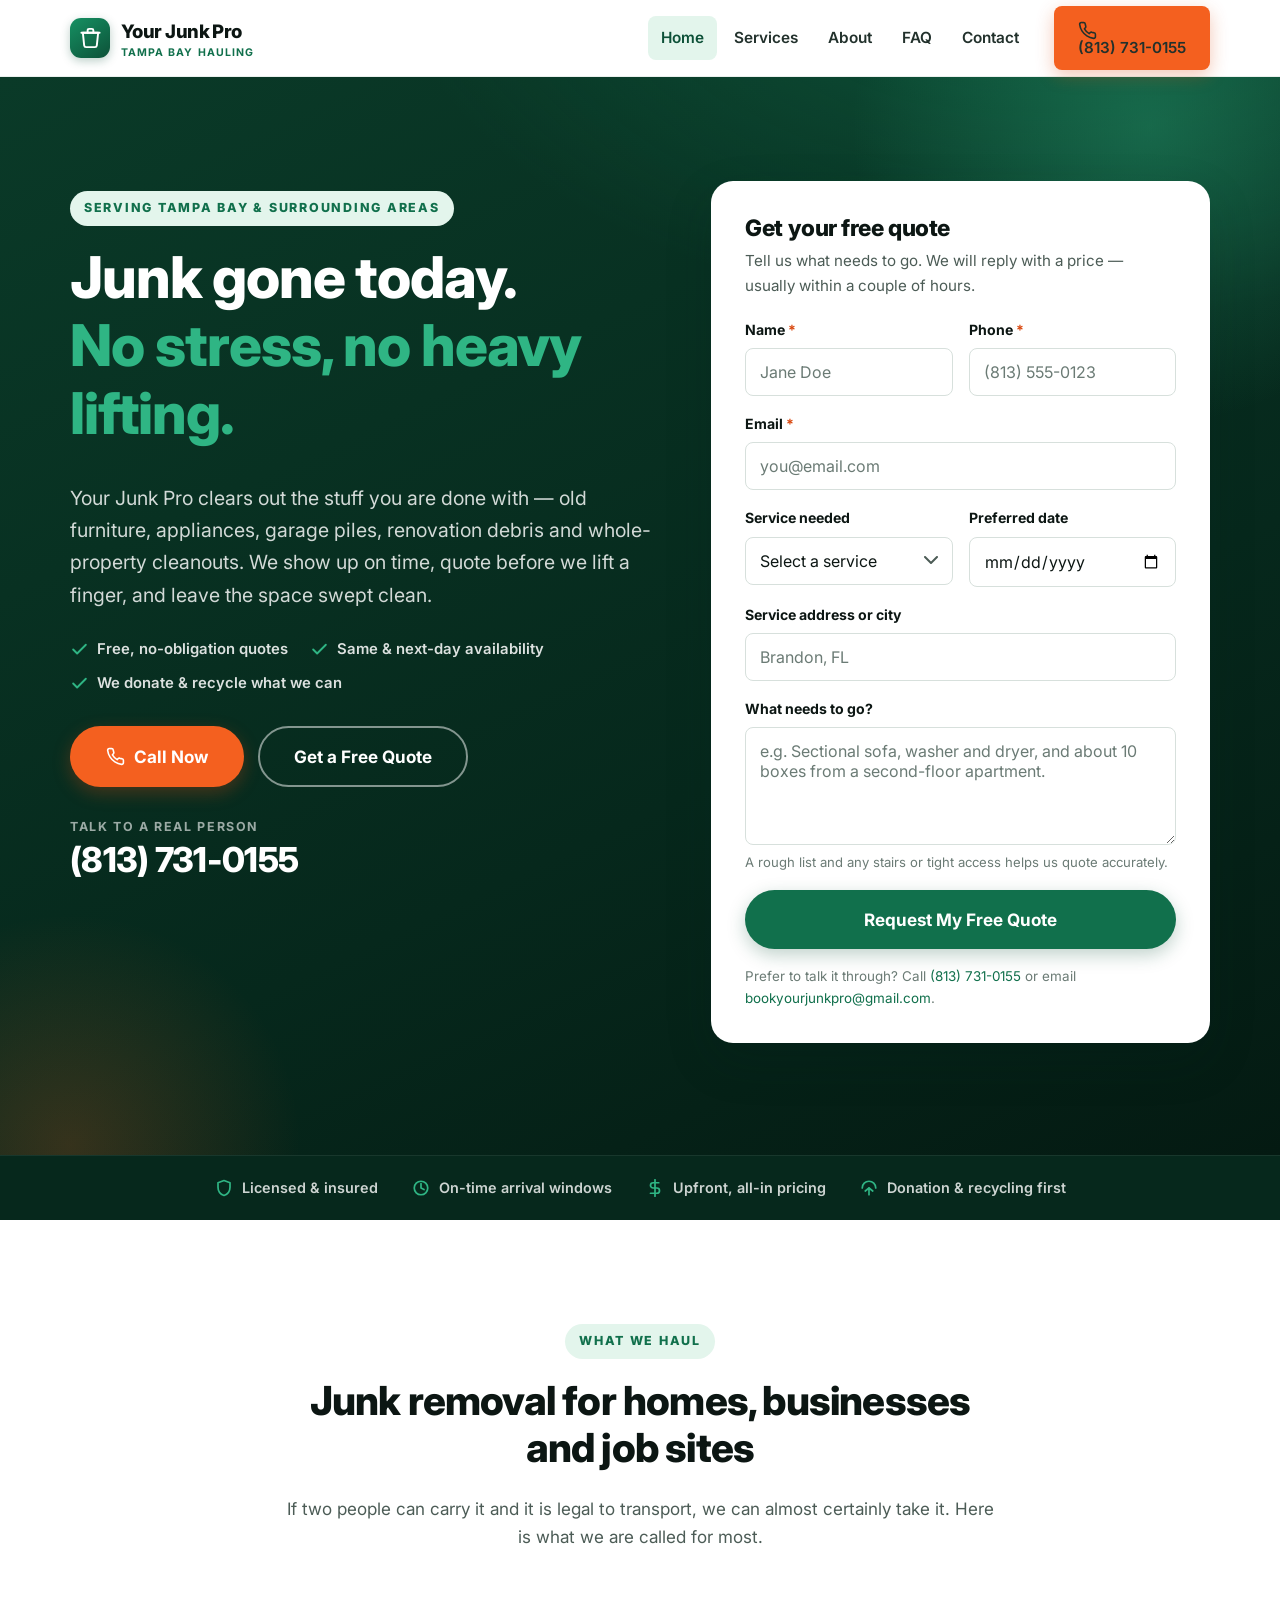
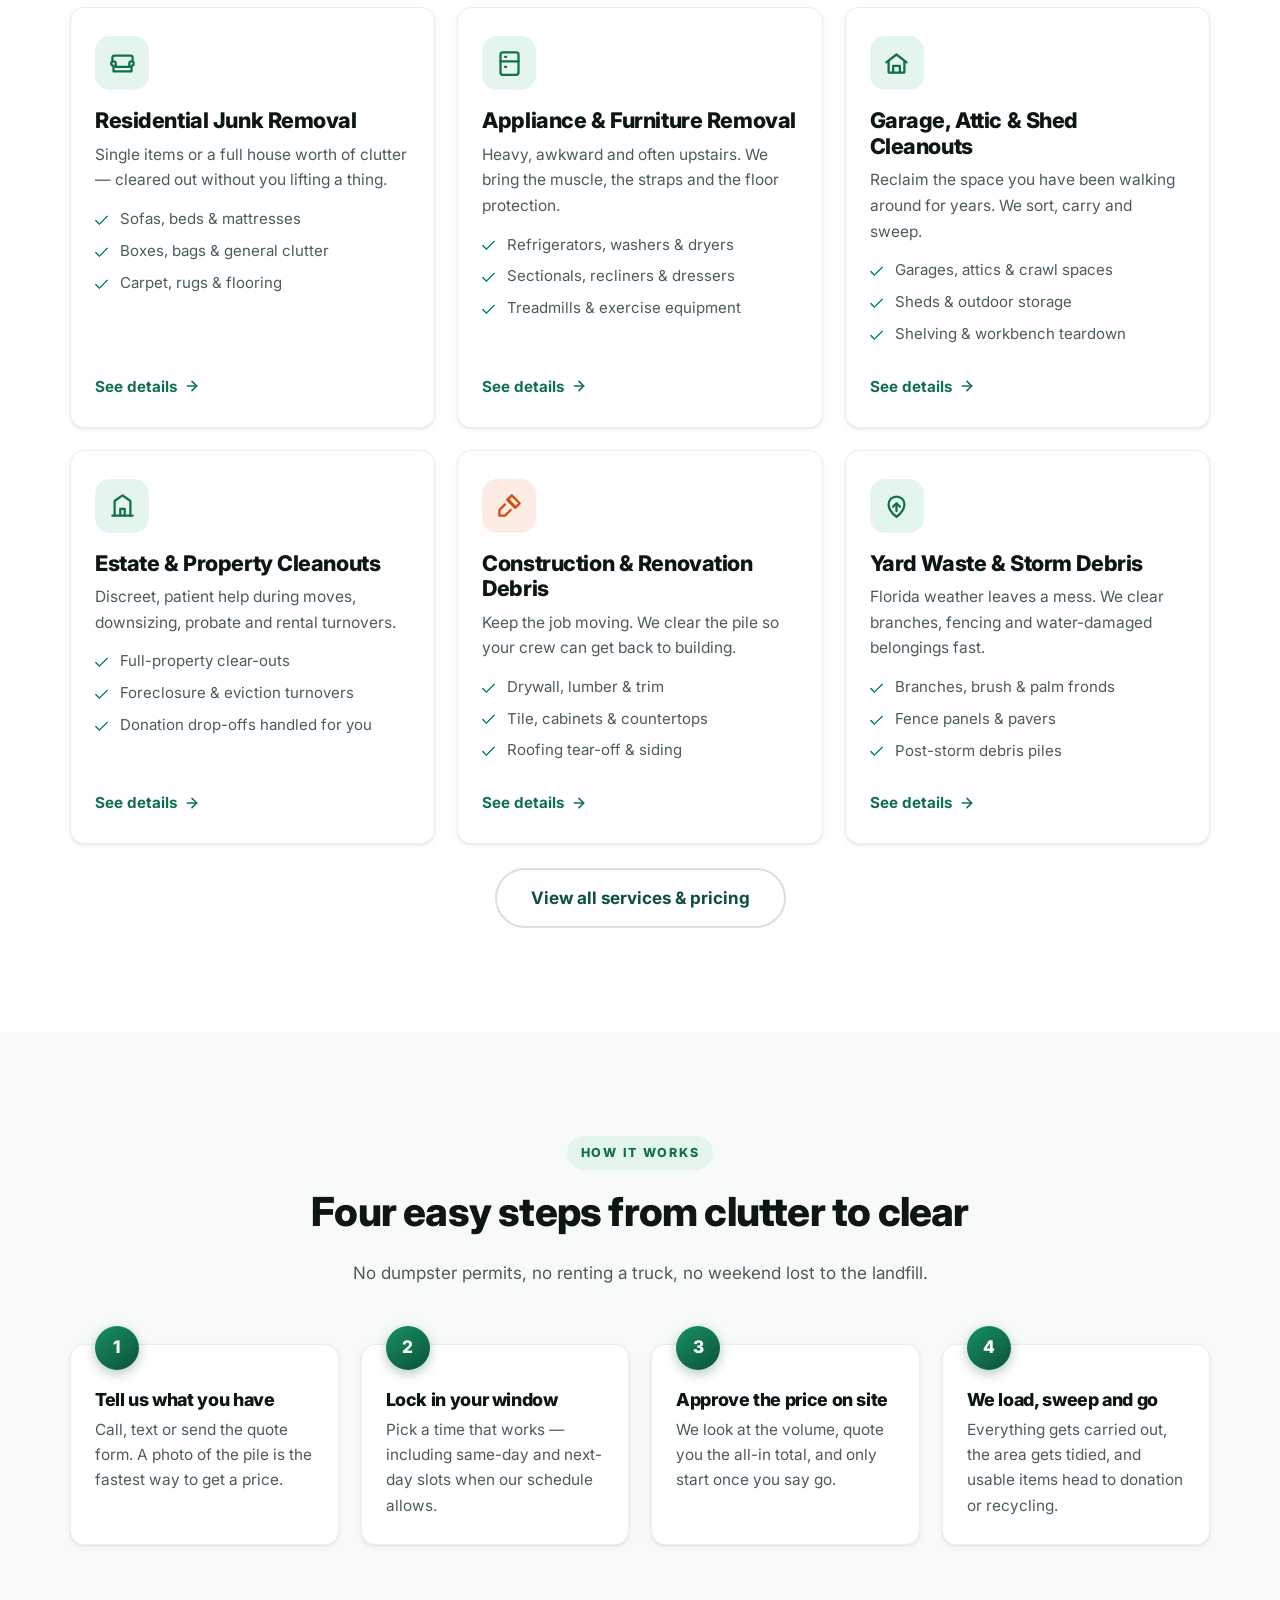
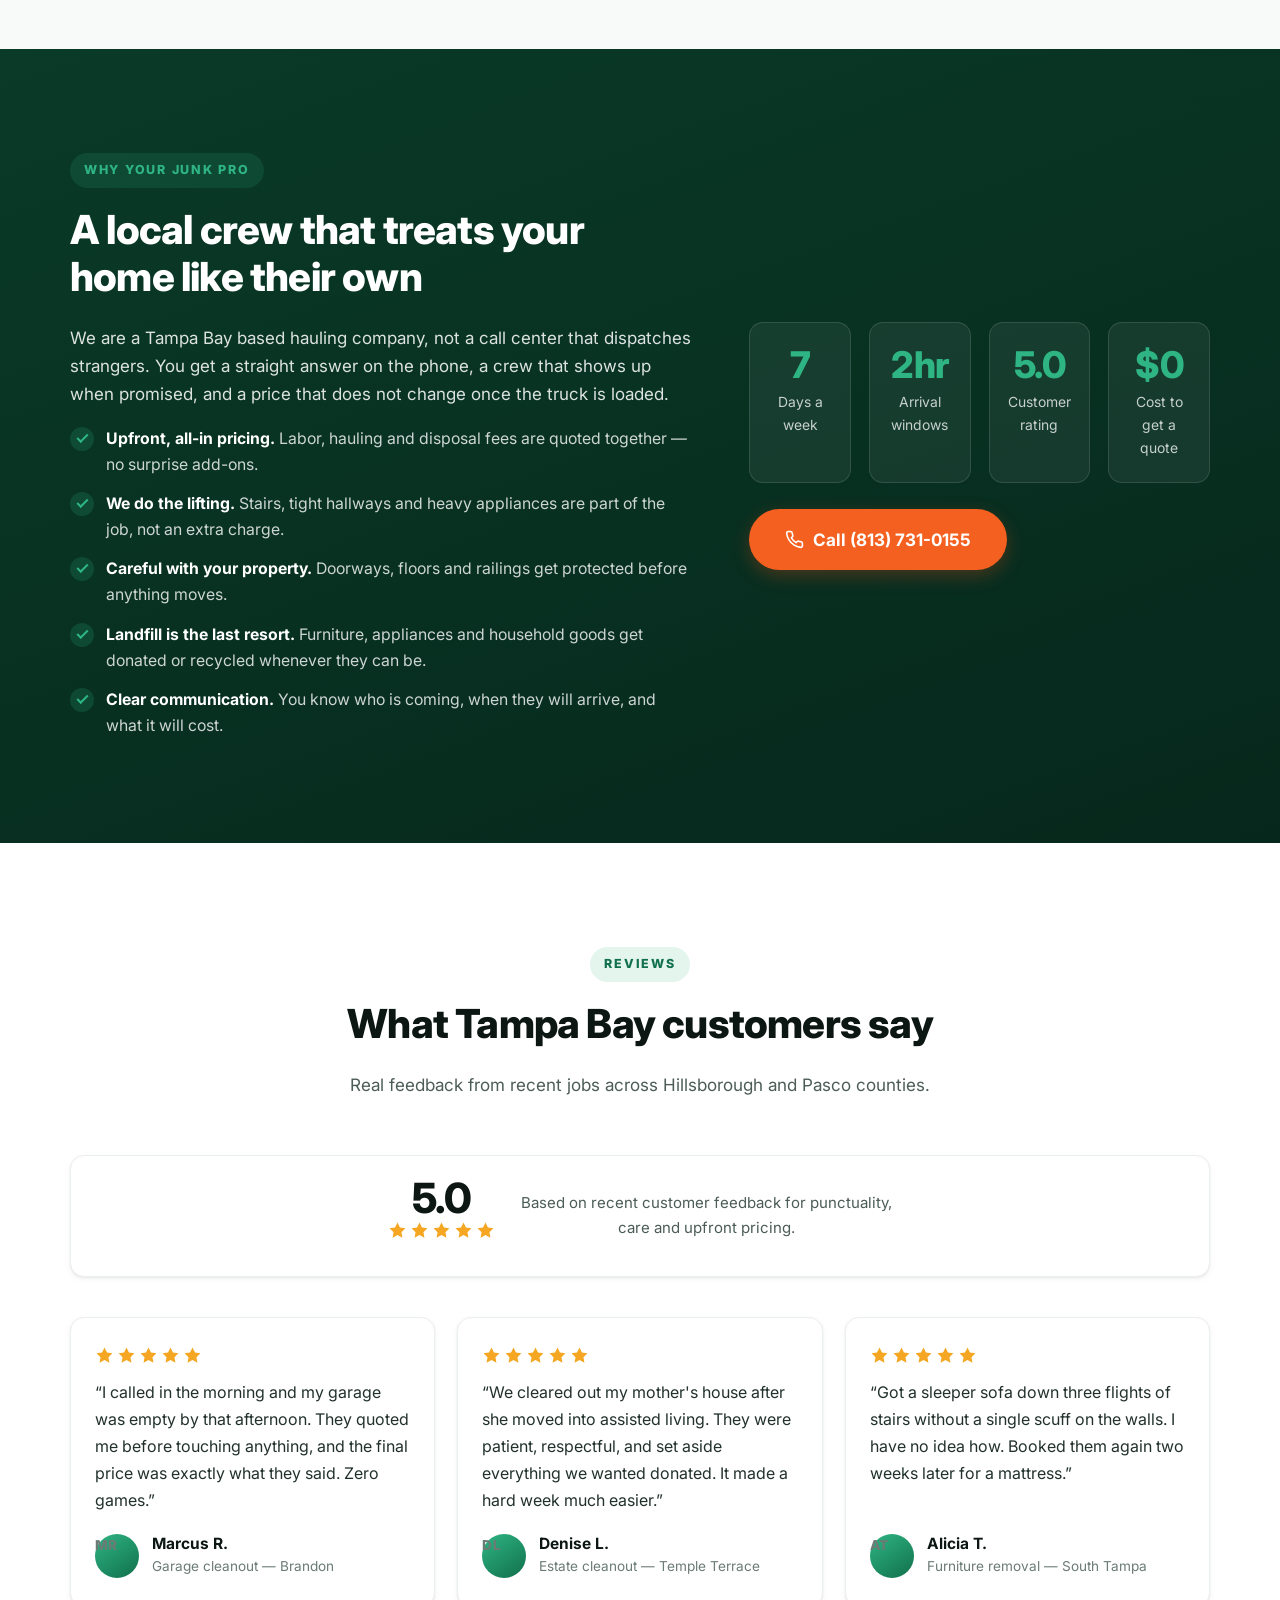
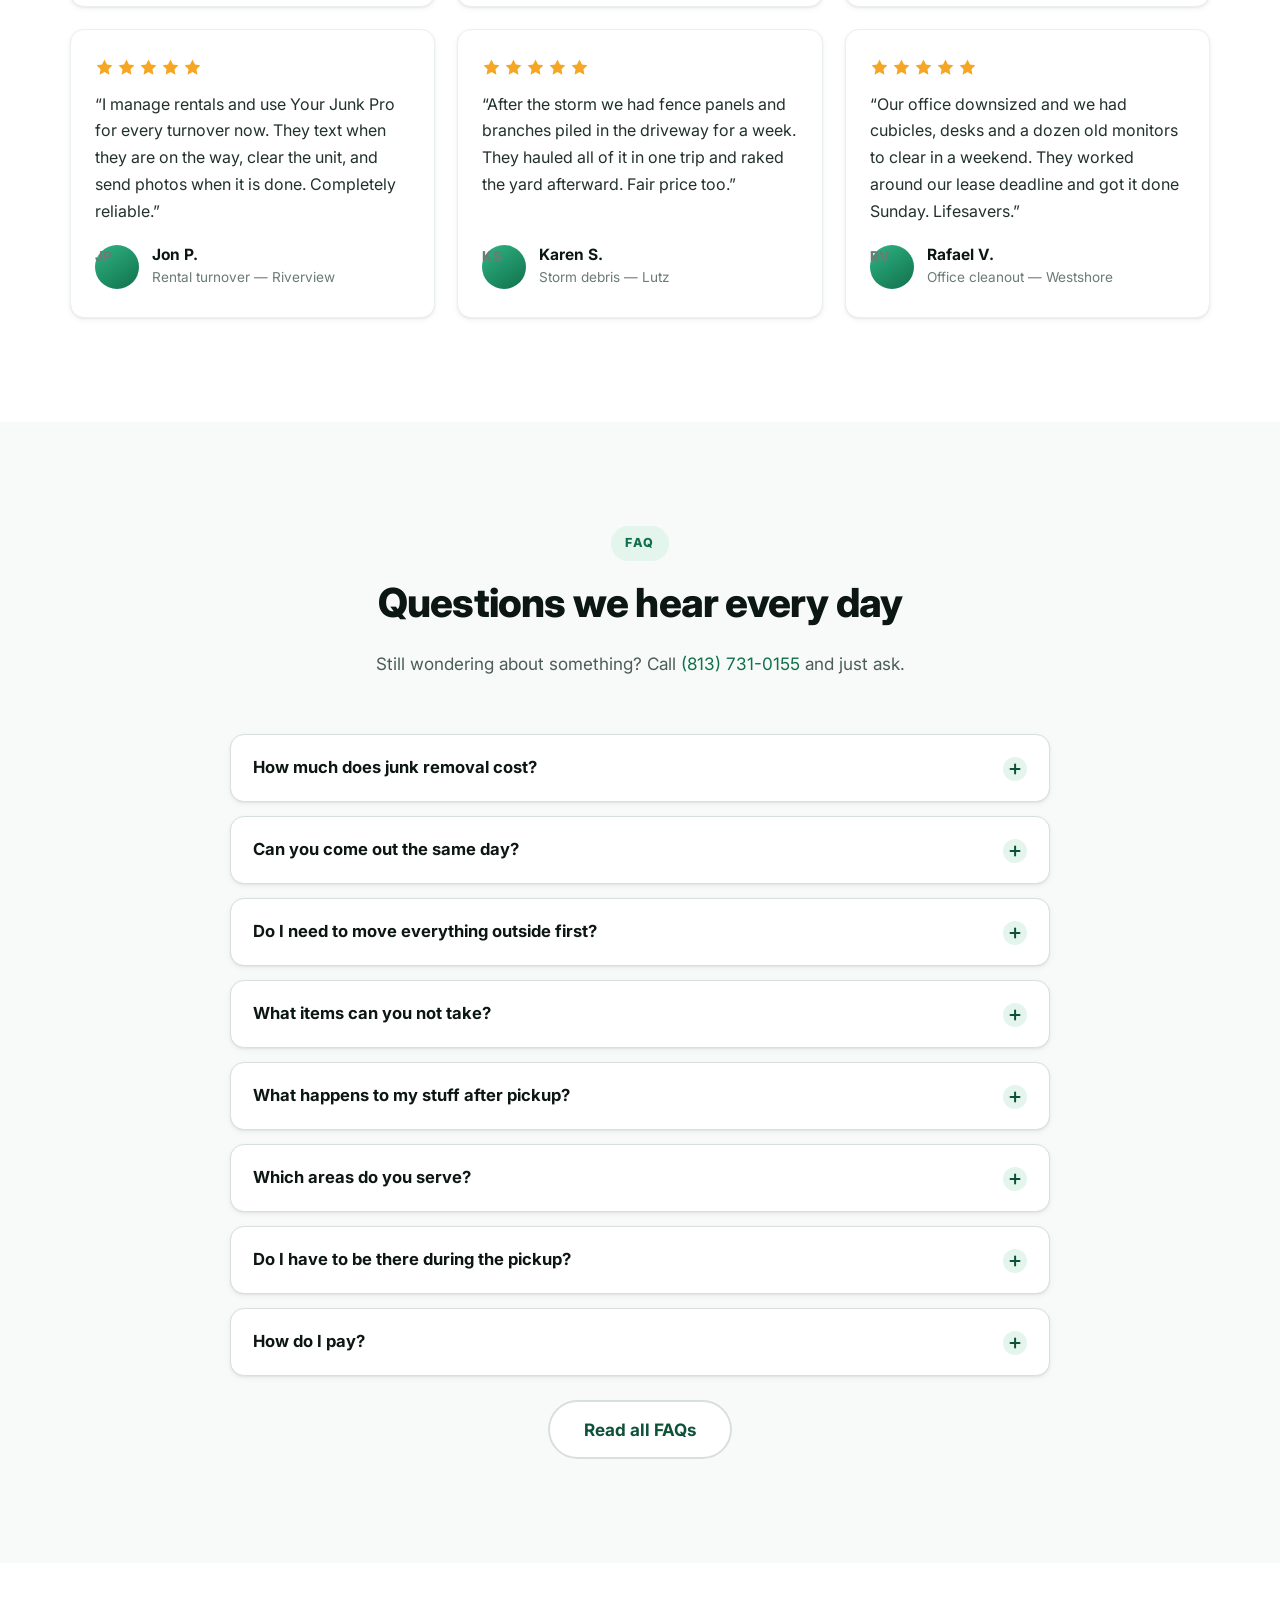
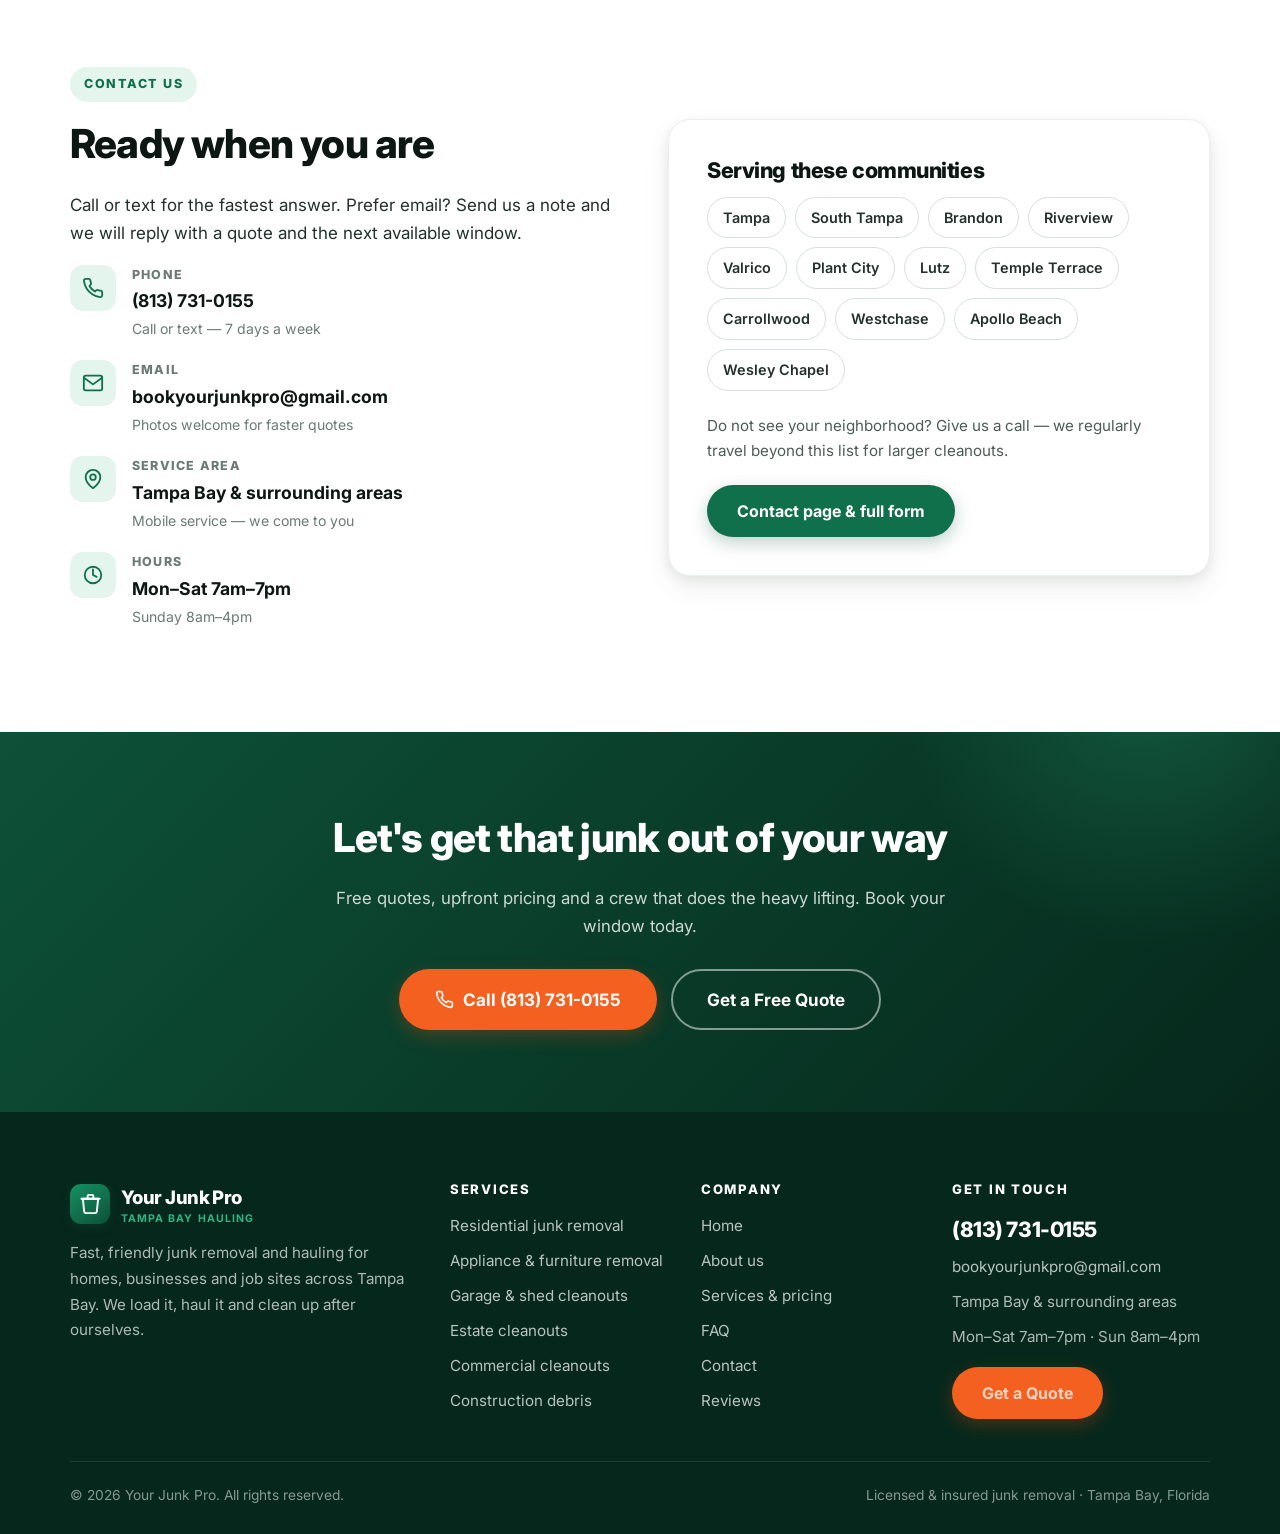
==== index.html @ 8f660076 "feat: initial website build" ====
<!DOCTYPE html>
<html lang="en">
<head>
<meta charset="utf-8">
<meta name="viewport" content="width=device-width, initial-scale=1">
<title>Your Junk Pro | Junk Removal &amp; Hauling in Tampa Bay, FL</title>
<meta name="description" content="Your Junk Pro provides fast, friendly junk removal and hauling across Tampa Bay. Furniture, appliances, garage and estate cleanouts, construction debris and more. Free quotes — call (813) 731-0155.">
<meta name="keywords" content="junk removal Tampa, hauling, furniture removal, appliance removal, garage cleanout, estate cleanout, construction debris removal, Your Junk Pro">
<meta name="author" content="Your Junk Pro">
<meta name="theme-color" content="#0d5138">
<meta name="robots" content="index, follow">
<link rel="canonical" href="index.html">

<!-- Open Graph / social -->
<meta property="og:type" content="website">
<meta property="og:site_name" content="Your Junk Pro">
<meta property="og:title" content="Your Junk Pro | Junk Removal &amp; Hauling in Tampa Bay, FL">
<meta property="og:description" content="Fast, friendly, upfront-priced junk removal across Tampa Bay. We load it, haul it and sweep up. Call (813) 731-0155 for a free quote.">
<meta property="og:locale" content="en_US">
<meta name="twitter:card" content="summary_large_image">
<meta name="twitter:title" content="Your Junk Pro | Junk Removal &amp; Hauling in Tampa Bay, FL">
<meta name="twitter:description" content="Fast, friendly, upfront-priced junk removal across Tampa Bay. Call (813) 731-0155 for a free quote.">

<!-- Favicon placeholder -->
<link rel="icon" href="favicon.svg" type="image/svg+xml">
<link rel="apple-touch-icon" href="favicon.svg">

<link rel="preconnect" href="https://fonts.googleapis.com">
<link rel="preconnect" href="https://fonts.gstatic.com" crossorigin>
<link href="https://fonts.googleapis.com/css2?family=Inter:wght@400;600;700;800&display=swap" rel="stylesheet">
<link rel="stylesheet" href="assets/css/styles.css">

<script type="application/ld+json">
{
  "@context": "https://schema.org",
  "@type": "LocalBusiness",
  "name": "Your Junk Pro",
  "description": "Junk removal and hauling service serving Tampa Bay, Florida. Residential and commercial cleanouts, furniture and appliance removal, construction debris hauling.",
  "telephone": "+1-813-731-0155",
  "email": "bookyourjunkpro@gmail.com",
  "url": "index.html",
  "areaServed": "Tampa Bay, Florida",
  "priceRange": "$$",
  "openingHoursSpecification": [
    {
      "@type": "OpeningHoursSpecification",
      "dayOfWeek": ["Monday","Tuesday","Wednesday","Thursday","Friday","Saturday"],
      "opens": "07:00",
      "closes": "19:00"
    },
    {
      "@type": "OpeningHoursSpecification",
      "dayOfWeek": "Sunday",
      "opens": "08:00",
      "closes": "16:00"
    }
  ]
}
</script>
</head>
<body>
<a class="skip-link" href="#main">Skip to main content</a>

<!-- ================= HEADER ================= -->
<header class="site-header">
  <div class="container header-inner">
    <a class="brand" href="index.html">
      <span class="brand-mark" aria-hidden="true">
        <svg viewBox="0 0 24 24"><path d="M4 7h16l-1.4 13.2a2 2 0 0 1-2 1.8H7.4a2 2 0 0 1-2-1.8Z"/><path d="M2.5 7h19"/><path d="M9 7V4.6A1.6 1.6 0 0 1 10.6 3h2.8A1.6 1.6 0 0 1 15 4.6V7"/></svg>
      </span>
      <span class="brand-text">Your Junk Pro<small>Tampa Bay Hauling</small></span>
    </a>

    <button class="nav-toggle" type="button" aria-expanded="false" aria-controls="site-nav" aria-label="Toggle navigation menu">
      <span></span><span></span><span></span>
    </button>

    <nav class="site-nav" id="site-nav" aria-label="Main navigation">
      <ul>
        <li><a href="index.html" aria-current="page">Home</a></li>
        <li><a href="services.html">Services</a></li>
        <li><a href="about.html">About</a></li>
        <li><a href="faq.html">FAQ</a></li>
        <li><a href="contact.html">Contact</a></li>
      </ul>
      <div class="nav-cta">
        <a class="btn btn--primary" href="tel:+18137310155">
          <svg class="btn-icon" viewBox="0 0 24 24" aria-hidden="true"><path d="M22 16.9v3a2 2 0 0 1-2.2 2 19.8 19.8 0 0 1-8.6-3.1 19.5 19.5 0 0 1-6-6A19.8 19.8 0 0 1 2.1 4.2 2 2 0 0 1 4.1 2h3a2 2 0 0 1 2 1.7c.1 1 .4 1.9.7 2.8a2 2 0 0 1-.5 2.1L8.1 9.9a16 16 0 0 0 6 6l1.3-1.3a2 2 0 0 1 2.1-.4c.9.3 1.8.6 2.8.7a2 2 0 0 1 1.7 2Z"/></svg>
          (813) 731-0155
        </a>
      </div>
    </nav>
  </div>
</header>

<main id="main">

  <!-- ================= HERO ================= -->
  <section class="hero">
    <div class="container">
      <div class="hero-grid">
        <div class="hero-copy">
          <span class="eyebrow">Serving Tampa Bay &amp; surrounding areas</span>
          <h1>Junk gone today.<br><span class="accent">No stress, no heavy lifting.</span></h1>
          <p class="hero-lead">
            Your Junk Pro clears out the stuff you are done with — old furniture, appliances,
            garage piles, renovation debris and whole-property cleanouts. We show up on time,
            quote before we lift a finger, and leave the space swept clean.
          </p>

          <ul class="hero-badges">
            <li>
              <svg viewBox="0 0 24 24" aria-hidden="true"><path d="M20 6 9 17l-5-5"/></svg>
              Free, no-obligation quotes
            </li>
            <li>
              <svg viewBox="0 0 24 24" aria-hidden="true"><path d="M20 6 9 17l-5-5"/></svg>
              Same &amp; next-day availability
            </li>
            <li>
              <svg viewBox="0 0 24 24" aria-hidden="true"><path d="M20 6 9 17l-5-5"/></svg>
              We donate &amp; recycle what we can
            </li>
          </ul>

          <div class="btn-row" style="margin-top:30px">
            <a class="btn btn--primary btn--lg" href="tel:+18137310155">
              <svg class="btn-icon" viewBox="0 0 24 24" aria-hidden="true"><path d="M22 16.9v3a2 2 0 0 1-2.2 2 19.8 19.8 0 0 1-8.6-3.1 19.5 19.5 0 0 1-6-6A19.8 19.8 0 0 1 2.1 4.2 2 2 0 0 1 4.1 2h3a2 2 0 0 1 2 1.7c.1 1 .4 1.9.7 2.8a2 2 0 0 1-.5 2.1L8.1 9.9a16 16 0 0 0 6 6l1.3-1.3a2 2 0 0 1 2.1-.4c.9.3 1.8.6 2.8.7a2 2 0 0 1 1.7 2Z"/></svg>
              Call Now
            </a>
            <a class="btn btn--ghost btn--lg" href="#quote">Get a Free Quote</a>
          </div>

          <p class="hero-phone">
            <span>Talk to a real person</span>
            <a href="tel:+18137310155">(813) 731-0155</a>
          </p>
        </div>

        <!-- ---------- Quote form ---------- -->
        <div class="hero-card" id="quote">
          <h2>Get your free quote</h2>
          <p class="hero-card-sub">Tell us what needs to go. We will reply with a price — usually within a couple of hours.</p>

          <form
            method="POST"
            action="https://vision.leadrai.com/api/forms/2293cd96c42260ae8669adf683ddcb2d"
            data-leadr-form
            novalidate>

            <div class="form-status" aria-live="polite">
              <svg viewBox="0 0 24 24" aria-hidden="true"><path d="M20 6 9 17l-5-5"/></svg>
              <span class="form-status-text"></span>
            </div>

            <input type="hidden" name="_form" value="Quote request">
            <input type="hidden" name="_page" value="">
            <input type="text" name="_gotcha" tabindex="-1" autocomplete="off" style="display:none">

            <div class="form-grid">
              <div class="form-row form-row--2">
                <div class="field">
                  <label for="q-name">Name <span class="req" aria-hidden="true">*</span></label>
                  <input type="text" id="q-name" name="name" autocomplete="name" placeholder="Jane Doe" required>
                </div>
                <div class="field">
                  <label for="q-phone">Phone <span class="req" aria-hidden="true">*</span></label>
                  <input type="tel" id="q-phone" name="phone" autocomplete="tel" placeholder="(813) 555-0123" required>
                </div>
              </div>

              <div class="field">
                <label for="q-email">Email <span class="req" aria-hidden="true">*</span></label>
                <input type="email" id="q-email" name="email" autocomplete="email" placeholder="you@email.com" required>
              </div>

              <div class="form-row form-row--2">
                <div class="field">
                  <label for="q-service">Service needed</label>
                  <select id="q-service" name="Service needed">
                    <option value="">Select a service</option>
                    <option>Residential junk removal</option>
                    <option>Furniture removal</option>
                    <option>Appliance removal</option>
                    <option>Garage, attic or shed cleanout</option>
                    <option>Estate or full-property cleanout</option>
                    <option>Commercial or office cleanout</option>
                    <option>Construction &amp; renovation debris</option>
                    <option>Yard waste &amp; storm debris</option>
                    <option>Hot tub, shed or playset teardown</option>
                    <option>Mattress disposal</option>
                    <option>Something else</option>
                  </select>
                </div>
                <div class="field">
                  <label for="q-date">Preferred date</label>
                  <input type="date" id="q-date" name="Preferred date">
                </div>
              </div>

              <div class="field">
                <label for="q-city">Service address or city</label>
                <input type="text" id="q-city" name="Service address or city" placeholder="Brandon, FL" autocomplete="address-level2">
              </div>

              <div class="field">
                <label for="q-details">What needs to go?</label>
                <textarea id="q-details" name="Job details" placeholder="e.g. Sectional sofa, washer and dryer, and about 10 boxes from a second-floor apartment."></textarea>
                <span class="field-hint">A rough list and any stairs or tight access helps us quote accurately.</span>
              </div>

              <button class="btn btn--green btn--lg btn--block" type="submit">Request My Free Quote</button>
              <p class="form-footnote">
                Prefer to talk it through? Call <a href="tel:+18137310155">(813) 731-0155</a>
                or email <a href="mailto:bookyourjunkpro@gmail.com">bookyourjunkpro@gmail.com</a>.
              </p>
            </div>
          </form>
        </div>
      </div>
    </div>
  </section>

  <!-- ================= TRUST STRIP ================= -->
  <div class="trust-strip">
    <div class="container">
      <ul>
        <li><svg viewBox="0 0 24 24" aria-hidden="true"><path d="M12 2 4 5v6c0 5 3.4 9.4 8 11 4.6-1.6 8-6 8-11V5Z"/></svg> Licensed &amp; insured</li>
        <li><svg viewBox="0 0 24 24" aria-hidden="true"><path d="M12 6v6l4 2"/><circle cx="12" cy="12" r="9"/></svg> On-time arrival windows</li>
        <li><svg viewBox="0 0 24 24" aria-hidden="true"><path d="M12 1v22"/><path d="M17 5H9.5a3.5 3.5 0 0 0 0 7h5a3.5 3.5 0 0 1 0 7H6"/></svg> Upfront, all-in pricing</li>
        <li><svg viewBox="0 0 24 24" aria-hidden="true"><path d="M3 12a9 9 0 0 1 9-9 9 9 0 0 1 9 9"/><path d="m7 16 5-4 5 4"/><path d="M12 21v-9"/></svg> Donation &amp; recycling first</li>
      </ul>
    </div>
  </div>

  <!-- ================= SERVICES ================= -->
  <section class="section" id="services">
    <div class="container">
      <div class="section-head">
        <span class="eyebrow">What we haul</span>
        <h2>Junk removal for homes, businesses and job sites</h2>
        <p>If two people can carry it and it is legal to transport, we can almost certainly take it. Here is what we are called for most.</p>
      </div>

      <div class="grid grid--3">
        <article class="card">
          <div class="icon-badge" aria-hidden="true">
            <svg viewBox="0 0 24 24"><path d="M3 10V7a2 2 0 0 1 2-2h14a2 2 0 0 1 2 2v3"/><path d="M4 10a2 2 0 0 1 2 2v3h12v-3a2 2 0 0 1 2-2 2 2 0 0 1 0 4v5H4v-5a2 2 0 0 1 0-4Z"/></svg>
          </div>
          <h3>Residential Junk Removal</h3>
          <p>Single items or a full house worth of clutter — cleared out without you lifting a thing.</p>
          <ul>
            <li>Sofas, beds &amp; mattresses</li>
            <li>Boxes, bags &amp; general clutter</li>
            <li>Carpet, rugs &amp; flooring</li>
          </ul>
          <a class="card-link" href="services.html#residential">See details <svg viewBox="0 0 24 24" aria-hidden="true"><path d="M5 12h14"/><path d="m12 5 7 7-7 7"/></svg></a>
        </article>

        <article class="card">
          <div class="icon-badge" aria-hidden="true">
            <svg viewBox="0 0 24 24"><rect x="4" y="2" width="16" height="20" rx="2"/><path d="M4 10h16"/><path d="M8 6h1"/><path d="M8 15h1"/></svg>
          </div>
          <h3>Appliance &amp; Furniture Removal</h3>
          <p>Heavy, awkward and often upstairs. We bring the muscle, the straps and the floor protection.</p>
          <ul>
            <li>Refrigerators, washers &amp; dryers</li>
            <li>Sectionals, recliners &amp; dressers</li>
            <li>Treadmills &amp; exercise equipment</li>
          </ul>
          <a class="card-link" href="services.html#appliances">See details <svg viewBox="0 0 24 24" aria-hidden="true"><path d="M5 12h14"/><path d="m12 5 7 7-7 7"/></svg></a>
        </article>

        <article class="card">
          <div class="icon-badge" aria-hidden="true">
            <svg viewBox="0 0 24 24"><path d="m3 11 9-7 9 7"/><path d="M5 10v10h14V10"/><path d="M9 20v-6h6v6"/></svg>
          </div>
          <h3>Garage, Attic &amp; Shed Cleanouts</h3>
          <p>Reclaim the space you have been walking around for years. We sort, carry and sweep.</p>
          <ul>
            <li>Garages, attics &amp; crawl spaces</li>
            <li>Sheds &amp; outdoor storage</li>
            <li>Shelving &amp; workbench teardown</li>
          </ul>
          <a class="card-link" href="services.html#cleanouts">See details <svg viewBox="0 0 24 24" aria-hidden="true"><path d="M5 12h14"/><path d="m12 5 7 7-7 7"/></svg></a>
        </article>

        <article class="card">
          <div class="icon-badge" aria-hidden="true">
            <svg viewBox="0 0 24 24"><path d="M3 21h18"/><path d="M5 21V8l7-5 7 5v13"/><path d="M10 21v-6h4v6"/></svg>
          </div>
          <h3>Estate &amp; Property Cleanouts</h3>
          <p>Discreet, patient help during moves, downsizing, probate and rental turnovers.</p>
          <ul>
            <li>Full-property clear-outs</li>
            <li>Foreclosure &amp; eviction turnovers</li>
            <li>Donation drop-offs handled for you</li>
          </ul>
          <a class="card-link" href="services.html#estate">See details <svg viewBox="0 0 24 24" aria-hidden="true"><path d="M5 12h14"/><path d="m12 5 7 7-7 7"/></svg></a>
        </article>

        <article class="card">
          <div class="icon-badge icon-badge--orange" aria-hidden="true">
            <svg viewBox="0 0 24 24"><path d="m14 3 7 7-4 4-7-7Z"/><path d="m10.5 6.5 7 7"/><path d="M8 11 3 16v5h5l5-5"/></svg>
          </div>
          <h3>Construction &amp; Renovation Debris</h3>
          <p>Keep the job moving. We clear the pile so your crew can get back to building.</p>
          <ul>
            <li>Drywall, lumber &amp; trim</li>
            <li>Tile, cabinets &amp; countertops</li>
            <li>Roofing tear-off &amp; siding</li>
          </ul>
          <a class="card-link" href="services.html#construction">See details <svg viewBox="0 0 24 24" aria-hidden="true"><path d="M5 12h14"/><path d="m12 5 7 7-7 7"/></svg></a>
        </article>

        <article class="card">
          <div class="icon-badge" aria-hidden="true">
            <svg viewBox="0 0 24 24"><path d="M12 22c4-3 7-6.6 7-11a7 7 0 0 0-14 0c0 4.4 3 8 7 11Z"/><path d="M12 11v6"/><path d="m9 13 3-3 3 3"/></svg>
          </div>
          <h3>Yard Waste &amp; Storm Debris</h3>
          <p>Florida weather leaves a mess. We clear branches, fencing and water-damaged belongings fast.</p>
          <ul>
            <li>Branches, brush &amp; palm fronds</li>
            <li>Fence panels &amp; pavers</li>
            <li>Post-storm debris piles</li>
          </ul>
          <a class="card-link" href="services.html#yard">See details <svg viewBox="0 0 24 24" aria-hidden="true"><path d="M5 12h14"/><path d="m12 5 7 7-7 7"/></svg></a>
        </article>
      </div>

      <div class="btn-row btn-row--center mt-24">
        <a class="btn btn--outline btn--lg" href="services.html">View all services &amp; pricing</a>
      </div>
    </div>
  </section>

  <!-- ================= PROCESS ================= -->
  <section class="section section--cream">
    <div class="container">
      <div class="section-head">
        <span class="eyebrow">How it works</span>
        <h2>Four easy steps from clutter to clear</h2>
        <p>No dumpster permits, no renting a truck, no weekend lost to the landfill.</p>
      </div>

      <ol class="steps">
        <li>
          <h3>Tell us what you have</h3>
          <p>Call, text or send the quote form. A photo of the pile is the fastest way to get a price.</p>
        </li>
        <li>
          <h3>Lock in your window</h3>
          <p>Pick a time that works — including same-day and next-day slots when our schedule allows.</p>
        </li>
        <li>
          <h3>Approve the price on site</h3>
          <p>We look at the volume, quote you the all-in total, and only start once you say go.</p>
        </li>
        <li>
          <h3>We load, sweep and go</h3>
          <p>Everything gets carried out, the area gets tidied, and usable items head to donation or recycling.</p>
        </li>
      </ol>
    </div>
  </section>

  <!-- ================= WHY US ================= -->
  <section class="section section--green">
    <div class="container">
      <div class="split split--wide-left">
        <div>
          <span class="eyebrow">Why Your Junk Pro</span>
          <h2>A local crew that treats your home like their own</h2>
          <p>
            We are a Tampa Bay based hauling company, not a call center that dispatches strangers.
            You get a straight answer on the phone, a crew that shows up when promised, and a price
            that does not change once the truck is loaded.
          </p>
          <ul class="checklist">
            <li><strong>Upfront, all-in pricing.</strong> Labor, hauling and disposal fees are quoted together — no surprise add-ons.</li>
            <li><strong>We do the lifting.</strong> Stairs, tight hallways and heavy appliances are part of the job, not an extra charge.</li>
            <li><strong>Careful with your property.</strong> Doorways, floors and railings get protected before anything moves.</li>
            <li><strong>Landfill is the last resort.</strong> Furniture, appliances and household goods get donated or recycled whenever they can be.</li>
            <li><strong>Clear communication.</strong> You know who is coming, when they will arrive, and what it will cost.</li>
          </ul>
        </div>

        <div>
          <ul class="stats">
            <li><span class="stat-num">7</span><span class="stat-label">Days a week</span></li>
            <li><span class="stat-num">2hr</span><span class="stat-label">Arrival windows</span></li>
            <li><span class="stat-num">5.0</span><span class="stat-label">Customer rating</span></li>
            <li><span class="stat-num">$0</span><span class="stat-label">Cost to get a quote</span></li>
          </ul>

          <div class="btn-row" style="margin-top:26px">
            <a class="btn btn--primary btn--lg" href="tel:+18137310155">
              <svg class="btn-icon" viewBox="0 0 24 24" aria-hidden="true"><path d="M22 16.9v3a2 2 0 0 1-2.2 2 19.8 19.8 0 0 1-8.6-3.1 19.5 19.5 0 0 1-6-6A19.8 19.8 0 0 1 2.1 4.2 2 2 0 0 1 4.1 2h3a2 2 0 0 1 2 1.7c.1 1 .4 1.9.7 2.8a2 2 0 0 1-.5 2.1L8.1 9.9a16 16 0 0 0 6 6l1.3-1.3a2 2 0 0 1 2.1-.4c.9.3 1.8.6 2.8.7a2 2 0 0 1 1.7 2Z"/></svg>
              Call (813) 731-0155
            </a>
          </div>
        </div>
      </div>
    </div>
  </section>

  <!-- ================= REVIEWS ================= -->
  <section class="section" id="reviews">
    <div class="container">
      <div class="section-head">
        <span class="eyebrow">Reviews</span>
        <h2>What Tampa Bay customers say</h2>
        <p>Real feedback from recent jobs across Hillsborough and Pasco counties.</p>
      </div>

      <div class="rating-summary">
        <div>
          <span class="score">5.0</span>
          <div class="stars" role="img" aria-label="5 out of 5 stars">
            <svg viewBox="0 0 24 24" aria-hidden="true"><path d="m12 2 3.1 6.3 6.9 1-5 4.9 1.2 6.8-6.2-3.3-6.2 3.3L7 14.2l-5-4.9 6.9-1Z"/></svg>
            <svg viewBox="0 0 24 24" aria-hidden="true"><path d="m12 2 3.1 6.3 6.9 1-5 4.9 1.2 6.8-6.2-3.3-6.2 3.3L7 14.2l-5-4.9 6.9-1Z"/></svg>
            <svg viewBox="0 0 24 24" aria-hidden="true"><path d="m12 2 3.1 6.3 6.9 1-5 4.9 1.2 6.8-6.2-3.3-6.2 3.3L7 14.2l-5-4.9 6.9-1Z"/></svg>
            <svg viewBox="0 0 24 24" aria-hidden="true"><path d="m12 2 3.1 6.3 6.9 1-5 4.9 1.2 6.8-6.2-3.3-6.2 3.3L7 14.2l-5-4.9 6.9-1Z"/></svg>
            <svg viewBox="0 0 24 24" aria-hidden="true"><path d="m12 2 3.1 6.3 6.9 1-5 4.9 1.2 6.8-6.2-3.3-6.2 3.3L7 14.2l-5-4.9 6.9-1Z"/></svg>
          </div>
        </div>
        <p>Based on recent customer feedback for punctuality,<br>care and upfront pricing.</p>
      </div>

      <div class="grid grid--3">
        <article class="review">
          <div class="stars" role="img" aria-label="5 out of 5 stars">
            <svg viewBox="0 0 24 24" aria-hidden="true"><path d="m12 2 3.1 6.3 6.9 1-5 4.9 1.2 6.8-6.2-3.3-6.2 3.3L7 14.2l-5-4.9 6.9-1Z"/></svg>
            <svg viewBox="0 0 24 24" aria-hidden="true"><path d="m12 2 3.1 6.3 6.9 1-5 4.9 1.2 6.8-6.2-3.3-6.2 3.3L7 14.2l-5-4.9 6.9-1Z"/></svg>
            <svg viewBox="0 0 24 24" aria-hidden="true"><path d="m12 2 3.1 6.3 6.9 1-5 4.9 1.2 6.8-6.2-3.3-6.2 3.3L7 14.2l-5-4.9 6.9-1Z"/></svg>
            <svg viewBox="0 0 24 24" aria-hidden="true"><path d="m12 2 3.1 6.3 6.9 1-5 4.9 1.2 6.8-6.2-3.3-6.2 3.3L7 14.2l-5-4.9 6.9-1Z"/></svg>
            <svg viewBox="0 0 24 24" aria-hidden="true"><path d="m12 2 3.1 6.3 6.9 1-5 4.9 1.2 6.8-6.2-3.3-6.2 3.3L7 14.2l-5-4.9 6.9-1Z"/></svg>
          </div>
          <blockquote>I called in the morning and my garage was empty by that afternoon. They quoted me before touching anything, and the final price was exactly what they said. Zero games.</blockquote>
          <div class="review-author">
            <span class="avatar" aria-hidden="true">MR</span>
            <div><strong>Marcus R.</strong><span>Garage cleanout — Brandon</span></div>
          </div>
        </article>

        <article class="review">
          <div class="stars" role="img" aria-label="5 out of 5 stars">
            <svg viewBox="0 0 24 24" aria-hidden="true"><path d="m12 2 3.1 6.3 6.9 1-5 4.9 1.2 6.8-6.2-3.3-6.2 3.3L7 14.2l-5-4.9 6.9-1Z"/></svg>
            <svg viewBox="0 0 24 24" aria-hidden="true"><path d="m12 2 3.1 6.3 6.9 1-5 4.9 1.2 6.8-6.2-3.3-6.2 3.3L7 14.2l-5-4.9 6.9-1Z"/></svg>
            <svg viewBox="0 0 24 24" aria-hidden="true"><path d="m12 2 3.1 6.3 6.9 1-5 4.9 1.2 6.8-6.2-3.3-6.2 3.3L7 14.2l-5-4.9 6.9-1Z"/></svg>
            <svg viewBox="0 0 24 24" aria-hidden="true"><path d="m12 2 3.1 6.3 6.9 1-5 4.9 1.2 6.8-6.2-3.3-6.2 3.3L7 14.2l-5-4.9 6.9-1Z"/></svg>
            <svg viewBox="0 0 24 24" aria-hidden="true"><path d="m12 2 3.1 6.3 6.9 1-5 4.9 1.2 6.8-6.2-3.3-6.2 3.3L7 14.2l-5-4.9 6.9-1Z"/></svg>
          </div>
          <blockquote>We cleared out my mother's house after she moved into assisted living. They were patient, respectful, and set aside everything we wanted donated. It made a hard week much easier.</blockquote>
          <div class="review-author">
            <span class="avatar" aria-hidden="true">DL</span>
            <div><strong>Denise L.</strong><span>Estate cleanout — Temple Terrace</span></div>
          </div>
        </article>

        <article class="review">
          <div class="stars" role="img" aria-label="5 out of 5 stars">
            <svg viewBox="0 0 24 24" aria-hidden="true"><path d="m12 2 3.1 6.3 6.9 1-5 4.9 1.2 6.8-6.2-3.3-6.2 3.3L7 14.2l-5-4.9 6.9-1Z"/></svg>
            <svg viewBox="0 0 24 24" aria-hidden="true"><path d="m12 2 3.1 6.3 6.9 1-5 4.9 1.2 6.8-6.2-3.3-6.2 3.3L7 14.2l-5-4.9 6.9-1Z"/></svg>
            <svg viewBox="0 0 24 24" aria-hidden="true"><path d="m12 2 3.1 6.3 6.9 1-5 4.9 1.2 6.8-6.2-3.3-6.2 3.3L7 14.2l-5-4.9 6.9-1Z"/></svg>
            <svg viewBox="0 0 24 24" aria-hidden="true"><path d="m12 2 3.1 6.3 6.9 1-5 4.9 1.2 6.8-6.2-3.3-6.2 3.3L7 14.2l-5-4.9 6.9-1Z"/></svg>
            <svg viewBox="0 0 24 24" aria-hidden="true"><path d="m12 2 3.1 6.3 6.9 1-5 4.9 1.2 6.8-6.2-3.3-6.2 3.3L7 14.2l-5-4.9 6.9-1Z"/></svg>
          </div>
          <blockquote>Got a sleeper sofa down three flights of stairs without a single scuff on the walls. I have no idea how. Booked them again two weeks later for a mattress.</blockquote>
          <div class="review-author">
            <span class="avatar" aria-hidden="true">AT</span>
            <div><strong>Alicia T.</strong><span>Furniture removal — South Tampa</span></div>
          </div>
        </article>

        <article class="review">
          <div class="stars" role="img" aria-label="5 out of 5 stars">
            <svg viewBox="0 0 24 24" aria-hidden="true"><path d="m12 2 3.1 6.3 6.9 1-5 4.9 1.2 6.8-6.2-3.3-6.2 3.3L7 14.2l-5-4.9 6.9-1Z"/></svg>
            <svg viewBox="0 0 24 24" aria-hidden="true"><path d="m12 2 3.1 6.3 6.9 1-5 4.9 1.2 6.8-6.2-3.3-6.2 3.3L7 14.2l-5-4.9 6.9-1Z"/></svg>
            <svg viewBox="0 0 24 24" aria-hidden="true"><path d="m12 2 3.1 6.3 6.9 1-5 4.9 1.2 6.8-6.2-3.3-6.2 3.3L7 14.2l-5-4.9 6.9-1Z"/></svg>
            <svg viewBox="0 0 24 24" aria-hidden="true"><path d="m12 2 3.1 6.3 6.9 1-5 4.9 1.2 6.8-6.2-3.3-6.2 3.3L7 14.2l-5-4.9 6.9-1Z"/></svg>
            <svg viewBox="0 0 24 24" aria-hidden="true"><path d="m12 2 3.1 6.3 6.9 1-5 4.9 1.2 6.8-6.2-3.3-6.2 3.3L7 14.2l-5-4.9 6.9-1Z"/></svg>
          </div>
          <blockquote>I manage rentals and use Your Junk Pro for every turnover now. They text when they are on the way, clear the unit, and send photos when it is done. Completely reliable.</blockquote>
          <div class="review-author">
            <span class="avatar" aria-hidden="true">JP</span>
            <div><strong>Jon P.</strong><span>Rental turnover — Riverview</span></div>
          </div>
        </article>

        <article class="review">
          <div class="stars" role="img" aria-label="5 out of 5 stars">
            <svg viewBox="0 0 24 24" aria-hidden="true"><path d="m12 2 3.1 6.3 6.9 1-5 4.9 1.2 6.8-6.2-3.3-6.2 3.3L7 14.2l-5-4.9 6.9-1Z"/></svg>
            <svg viewBox="0 0 24 24" aria-hidden="true"><path d="m12 2 3.1 6.3 6.9 1-5 4.9 1.2 6.8-6.2-3.3-6.2 3.3L7 14.2l-5-4.9 6.9-1Z"/></svg>
            <svg viewBox="0 0 24 24" aria-hidden="true"><path d="m12 2 3.1 6.3 6.9 1-5 4.9 1.2 6.8-6.2-3.3-6.2 3.3L7 14.2l-5-4.9 6.9-1Z"/></svg>
            <svg viewBox="0 0 24 24" aria-hidden="true"><path d="m12 2 3.1 6.3 6.9 1-5 4.9 1.2 6.8-6.2-3.3-6.2 3.3L7 14.2l-5-4.9 6.9-1Z"/></svg>
            <svg viewBox="0 0 24 24" aria-hidden="true"><path d="m12 2 3.1 6.3 6.9 1-5 4.9 1.2 6.8-6.2-3.3-6.2 3.3L7 14.2l-5-4.9 6.9-1Z"/></svg>
          </div>
          <blockquote>After the storm we had fence panels and branches piled in the driveway for a week. They hauled all of it in one trip and raked the yard afterward. Fair price too.</blockquote>
          <div class="review-author">
            <span class="avatar" aria-hidden="true">KS</span>
            <div><strong>Karen S.</strong><span>Storm debris — Lutz</span></div>
          </div>
        </article>

        <article class="review">
          <div class="stars" role="img" aria-label="5 out of 5 stars">
            <svg viewBox="0 0 24 24" aria-hidden="true"><path d="m12 2 3.1 6.3 6.9 1-5 4.9 1.2 6.8-6.2-3.3-6.2 3.3L7 14.2l-5-4.9 6.9-1Z"/></svg>
            <svg viewBox="0 0 24 24" aria-hidden="true"><path d="m12 2 3.1 6.3 6.9 1-5 4.9 1.2 6.8-6.2-3.3-6.2 3.3L7 14.2l-5-4.9 6.9-1Z"/></svg>
            <svg viewBox="0 0 24 24" aria-hidden="true"><path d="m12 2 3.1 6.3 6.9 1-5 4.9 1.2 6.8-6.2-3.3-6.2 3.3L7 14.2l-5-4.9 6.9-1Z"/></svg>
            <svg viewBox="0 0 24 24" aria-hidden="true"><path d="m12 2 3.1 6.3 6.9 1-5 4.9 1.2 6.8-6.2-3.3-6.2 3.3L7 14.2l-5-4.9 6.9-1Z"/></svg>
            <svg viewBox="0 0 24 24" aria-hidden="true"><path d="m12 2 3.1 6.3 6.9 1-5 4.9 1.2 6.8-6.2-3.3-6.2 3.3L7 14.2l-5-4.9 6.9-1Z"/></svg>
          </div>
          <blockquote>Our office downsized and we had cubicles, desks and a dozen old monitors to clear in a weekend. They worked around our lease deadline and got it done Sunday. Lifesavers.</blockquote>
          <div class="review-author">
            <span class="avatar" aria-hidden="true">RV</span>
            <div><strong>Rafael V.</strong><span>Office cleanout — Westshore</span></div>
          </div>
        </article>
      </div>
    </div>
  </section>

  <!-- ================= FAQ ================= -->
  <section class="section section--cream" id="faq">
    <div class="container">
      <div class="section-head">
        <span class="eyebrow">FAQ</span>
        <h2>Questions we hear every day</h2>
        <p>Still wondering about something? Call <a href="tel:+18137310155">(813) 731-0155</a> and just ask.</p>
      </div>

      <div class="faq-list">
        <div class="faq-item">
          <h3 style="margin:0;font-size:inherit">
            <button class="faq-q" type="button" aria-expanded="false" aria-controls="faq-a1" id="faq-q1">
              How much does junk removal cost?
              <span class="faq-icon" aria-hidden="true"></span>
            </button>
          </h3>
          <div class="faq-a" id="faq-a1" role="region" aria-labelledby="faq-q1" hidden>
            <p>Pricing is based on how much room your items take up in the truck, plus any disposal fees for the material. Because every pile is different, we give you an exact, all-in price before we start loading — and you are free to decline it.</p>
            <p>Quotes are always free. Send a photo of the pile for the fastest estimate.</p>
          </div>
        </div>

        <div class="faq-item">
          <h3 style="margin:0;font-size:inherit">
            <button class="faq-q" type="button" aria-expanded="false" aria-controls="faq-a2" id="faq-q2">
              Can you come out the same day?
              <span class="faq-icon" aria-hidden="true"></span>
            </button>
          </h3>
          <div class="faq-a" id="faq-a2" role="region" aria-labelledby="faq-q2" hidden>
            <p>Often, yes. Same-day and next-day slots are available when our schedule allows, and we keep room for urgent jobs like closings, move-outs and storm cleanups. Call <a href="tel:+18137310155">(813) 731-0155</a> and we will tell you honestly what is open today.</p>
          </div>
        </div>

        <div class="faq-item">
          <h3 style="margin:0;font-size:inherit">
            <button class="faq-q" type="button" aria-expanded="false" aria-controls="faq-a3" id="faq-q3">
              Do I need to move everything outside first?
              <span class="faq-icon" aria-hidden="true"></span>
            </button>
          </h3>
          <div class="faq-a" id="faq-a3" role="region" aria-labelledby="faq-q3" hidden>
            <p>No. That is the whole point of hiring us. Point at what you want gone — upstairs, in the attic, behind the shed — and we carry it out. Stairs and tight access are part of the job, not a surcharge.</p>
          </div>
        </div>

        <div class="faq-item">
          <h3 style="margin:0;font-size:inherit">
            <button class="faq-q" type="button" aria-expanded="false" aria-controls="faq-a4" id="faq-q4">
              What items can you not take?
              <span class="faq-icon" aria-hidden="true"></span>
            </button>
          </h3>
          <div class="faq-a" id="faq-a4" role="region" aria-labelledby="faq-q4" hidden>
            <p>For safety and legal reasons we cannot haul hazardous materials. That generally includes:</p>
            <ul>
              <li>Paint, solvents, oil, fuel and chemicals</li>
              <li>Asbestos and other regulated materials</li>
              <li>Medical or biohazardous waste</li>
              <li>Propane tanks and ammunition</li>
            </ul>
            <p>If you are unsure about something, call and ask — we will tell you straight away and can usually point you to the right disposal site.</p>
          </div>
        </div>

        <div class="faq-item">
          <h3 style="margin:0;font-size:inherit">
            <button class="faq-q" type="button" aria-expanded="false" aria-controls="faq-a5" id="faq-q5">
              What happens to my stuff after pickup?
              <span class="faq-icon" aria-hidden="true"></span>
            </button>
          </h3>
          <div class="faq-a" id="faq-a5" role="region" aria-labelledby="faq-q5" hidden>
            <p>Landfill is our last resort. Furniture, appliances, electronics, metal and household goods in usable condition are routed to donation centers and recycling facilities whenever possible. Only what truly cannot be reused or recycled is disposed of.</p>
          </div>
        </div>

        <div class="faq-item">
          <h3 style="margin:0;font-size:inherit">
            <button class="faq-q" type="button" aria-expanded="false" aria-controls="faq-a6" id="faq-q6">
              Which areas do you serve?
              <span class="faq-icon" aria-hidden="true"></span>
            </button>
          </h3>
          <div class="faq-a" id="faq-a6" role="region" aria-labelledby="faq-q6" hidden>
            <p>We cover Tampa and the surrounding Tampa Bay communities, including Brandon, Riverview, Valrico, Plant City, Lutz, Temple Terrace, Carrollwood, Westchase, Apollo Beach and Wesley Chapel. Just outside that list? Call us — we often travel a bit further for larger jobs.</p>
          </div>
        </div>

        <div class="faq-item">
          <h3 style="margin:0;font-size:inherit">
            <button class="faq-q" type="button" aria-expanded="false" aria-controls="faq-a7" id="faq-q7">
              Do I have to be there during the pickup?
              <span class="faq-icon" aria-hidden="true"></span>
            </button>
          </h3>
          <div class="faq-a" id="faq-a7" role="region" aria-labelledby="faq-q7" hidden>
            <p>Not always. For rentals, estates and curbside piles we can often work from photos and instructions, approve the price by phone, and send you confirmation once the job is finished. Many property managers book us this way.</p>
          </div>
        </div>

        <div class="faq-item">
          <h3 style="margin:0;font-size:inherit">
            <button class="faq-q" type="button" aria-expanded="false" aria-controls="faq-a8" id="faq-q8">
              How do I pay?
              <span class="faq-icon" aria-hidden="true"></span>
            </button>
          </h3>
          <div class="faq-a" id="faq-a8" role="region" aria-labelledby="faq-q8" hidden>
            <p>Payment is collected once the work is done and you are happy with the result. We accept major credit and debit cards, cash and common digital payment apps. Businesses and property managers can request an invoice.</p>
          </div>
        </div>
      </div>

      <div class="btn-row btn-row--center mt-24">
        <a class="btn btn--outline btn--lg" href="faq.html">Read all FAQs</a>
      </div>
    </div>
  </section>

  <!-- ================= CONTACT ================= -->
  <section class="section" id="contact">
    <div class="container">
      <div class="split">
        <div>
          <span class="eyebrow">Contact us</span>
          <h2>Ready when you are</h2>
          <p>Call or text for the fastest answer. Prefer email? Send us a note and we will reply with a quote and the next available window.</p>

          <ul class="contact-list">
            <li>
              <span class="icon-badge" aria-hidden="true">
                <svg viewBox="0 0 24 24"><path d="M22 16.9v3a2 2 0 0 1-2.2 2 19.8 19.8 0 0 1-8.6-3.1 19.5 19.5 0 0 1-6-6A19.8 19.8 0 0 1 2.1 4.2 2 2 0 0 1 4.1 2h3a2 2 0 0 1 2 1.7c.1 1 .4 1.9.7 2.8a2 2 0 0 1-.5 2.1L8.1 9.9a16 16 0 0 0 6 6l1.3-1.3a2 2 0 0 1 2.1-.4c.9.3 1.8.6 2.8.7a2 2 0 0 1 1.7 2Z"/></svg>
              </span>
              <div>
                <span class="c-label">Phone</span>
                <a class="c-value" href="tel:+18137310155">(813) 731-0155</a>
                <span class="c-note">Call or text — 7 days a week</span>
              </div>
            </li>
            <li>
              <span class="icon-badge" aria-hidden="true">
                <svg viewBox="0 0 24 24"><rect x="2" y="4" width="20" height="16" rx="2"/><path d="m2.5 6.5 9.5 7 9.5-7"/></svg>
              </span>
              <div>
                <span class="c-label">Email</span>
                <a class="c-value" href="mailto:bookyourjunkpro@gmail.com">bookyourjunkpro@gmail.com</a>
                <span class="c-note">Photos welcome for faster quotes</span>
              </div>
            </li>
            <li>
              <span class="icon-badge" aria-hidden="true">
                <svg viewBox="0 0 24 24"><path d="M20 10c0 6-8 12-8 12s-8-6-8-12a8 8 0 0 1 16 0Z"/><circle cx="12" cy="10" r="3"/></svg>
              </span>
              <div>
                <span class="c-label">Service area</span>
                <span class="c-value">Tampa Bay &amp; surrounding areas</span>
                <span class="c-note">Mobile service — we come to you</span>
              </div>
            </li>
            <li>
              <span class="icon-badge" aria-hidden="true">
                <svg viewBox="0 0 24 24"><circle cx="12" cy="12" r="9"/><path d="M12 6v6l4 2"/></svg>
              </span>
              <div>
                <span class="c-label">Hours</span>
                <span class="c-value">Mon–Sat 7am–7pm</span>
                <span class="c-note">Sunday 8am–4pm</span>
              </div>
            </li>
          </ul>
        </div>

        <div class="panel">
          <h3>Serving these communities</h3>
          <ul class="area-list">
            <li><span>Tampa</span></li>
            <li><span>South Tampa</span></li>
            <li><span>Brandon</span></li>
            <li><span>Riverview</span></li>
            <li><span>Valrico</span></li>
            <li><span>Plant City</span></li>
            <li><span>Lutz</span></li>
            <li><span>Temple Terrace</span></li>
            <li><span>Carrollwood</span></li>
            <li><span>Westchase</span></li>
            <li><span>Apollo Beach</span></li>
            <li><span>Wesley Chapel</span></li>
          </ul>
          <p style="margin-top:22px;margin-bottom:0;color:var(--ink-500);font-size:0.95rem">
            Do not see your neighborhood? Give us a call — we regularly travel beyond this list for larger cleanouts.
          </p>
          <div class="btn-row" style="margin-top:22px">
            <a class="btn btn--green" href="contact.html">Contact page &amp; full form</a>
          </div>
        </div>
      </div>
    </div>
  </section>

  <!-- ================= CTA BAND ================= -->
  <section class="cta-band">
    <div class="container">
      <h2>Let's get that junk out of your way</h2>
      <p>Free quotes, upfront pricing and a crew that does the heavy lifting. Book your window today.</p>
      <div class="btn-row btn-row--center">
        <a class="btn btn--primary btn--lg" href="tel:+18137310155">
          <svg class="btn-icon" viewBox="0 0 24 24" aria-hidden="true"><path d="M22 16.9v3a2 2 0 0 1-2.2 2 19.8 19.8 0 0 1-8.6-3.1 19.5 19.5 0 0 1-6-6A19.8 19.8 0 0 1 2.1 4.2 2 2 0 0 1 4.1 2h3a2 2 0 0 1 2 1.7c.1 1 .4 1.9.7 2.8a2 2 0 0 1-.5 2.1L8.1 9.9a16 16 0 0 0 6 6l1.3-1.3a2 2 0 0 1 2.1-.4c.9.3 1.8.6 2.8.7a2 2 0 0 1 1.7 2Z"/></svg>
          Call (813) 731-0155
        </a>
        <a class="btn btn--ghost btn--lg" href="#quote">Get a Free Quote</a>
      </div>
    </div>
  </section>

</main>

<!-- ================= FOOTER ================= -->
<footer class="site-footer">
  <div class="container footer-grid">
    <div>
      <a class="brand" href="index.html">
        <span class="brand-mark" aria-hidden="true">
          <svg viewBox="0 0 24 24"><path d="M4 7h16l-1.4 13.2a2 2 0 0 1-2 1.8H7.4a2 2 0 0 1-2-1.8Z"/><path d="M2.5 7h19"/><path d="M9 7V4.6A1.6 1.6 0 0 1 10.6 3h2.8A1.6 1.6 0 0 1 15 4.6V7"/></svg>
        </span>
        <span class="brand-text">Your Junk Pro<small>Tampa Bay Hauling</small></span>
      </a>
      <p>Fast, friendly junk removal and hauling for homes, businesses and job sites across Tampa Bay. We load it, haul it and clean up after ourselves.</p>
    </div>

    <div>
      <h3>Services</h3>
      <ul>
        <li><a href="services.html#residential">Residential junk removal</a></li>
        <li><a href="services.html#appliances">Appliance &amp; furniture removal</a></li>
        <li><a href="services.html#cleanouts">Garage &amp; shed cleanouts</a></li>
        <li><a href="services.html#estate">Estate cleanouts</a></li>
        <li><a href="services.html#commercial">Commercial cleanouts</a></li>
        <li><a href="services.html#construction">Construction debris</a></li>
      </ul>
    </div>

    <div>
      <h3>Company</h3>
      <ul>
        <li><a href="index.html">Home</a></li>
        <li><a href="about.html">About us</a></li>
        <li><a href="services.html">Services &amp; pricing</a></li>
        <li><a href="faq.html">FAQ</a></li>
        <li><a href="contact.html">Contact</a></li>
        <li><a href="index.html#reviews">Reviews</a></li>
      </ul>
    </div>

    <div>
      <h3>Get in touch</h3>
      <a class="footer-phone" href="tel:+18137310155">(813) 731-0155</a>
      <ul>
        <li><a href="mailto:bookyourjunkpro@gmail.com">bookyourjunkpro@gmail.com</a></li>
        <li>Tampa Bay &amp; surrounding areas</li>
        <li>Mon–Sat 7am–7pm · Sun 8am–4pm</li>
      </ul>
      <div class="btn-row" style="margin-top:18px">
        <a class="btn btn--primary" href="#quote">Get a Quote</a>
      </div>
    </div>
  </div>

  <div class="container">
    <div class="footer-bottom">
      <p>&copy; <span data-year>2026</span> Your Junk Pro. All rights reserved.</p>
      <p>Licensed &amp; insured junk removal · Tampa Bay, Florida</p>
    </div>
  </div>
</footer>

<!-- ================= MOBILE CALL BAR ================= -->
<div class="call-bar">
  <a class="cb-call" href="tel:+18137310155">
    <svg viewBox="0 0 24 24" aria-hidden="true"><path d="M22 16.9v3a2 2 0 0 1-2.2 2 19.8 19.8 0 0 1-8.6-3.1 19.5 19.5 0 0 1-6-6A19.8 19.8 0 0 1 2.1 4.2 2 2 0 0 1 4.1 2h3a2 2 0 0 1 2 1.7c.1 1 .4 1.9.7 2.8a2 2 0 0 1-.5 2.1L8.1 9.9a16 16 0 0 0 6 6l1.3-1.3a2 2 0 0 1 2.1-.4c.9.3 1.8.6 2.8.7a2 2 0 0 1 1.7 2Z"/></svg>
    Call Now
  </a>
  <a class="cb-quote" href="#quote">
    <svg viewBox="0 0 24 24" aria-hidden="true"><path d="M14 2H6a2 2 0 0 0-2 2v16a2 2 0 0 0 2 2h12a2 2 0 0 0 2-2V8Z"/><path d="M14 2v6h6"/><path d="M9 15h6"/></svg>
    Get a Quote
  </a>
</div>

<script src="assets/js/main.js"></script>
</body>
</html>
---- assets/css/styles.css ----
/* =========================================================
   Your Junk Pro — Global Stylesheet
   Vanilla CSS, mobile-first, no external dependencies
   ========================================================= */

/* ---------- Design tokens ---------- */
:root {
  --green-900: #06281c;
  --green-800: #0a3a28;
  --green-700: #0d5138;
  --green-600: #11704c;
  --green-500: #169163;
  --green-400: #2fb584;
  --green-100: #e3f5ec;
  --green-50: #f1faf5;

  --orange-600: #d9480f;
  --orange-500: #f4601f;
  --orange-400: #ff7a33;

  --ink-900: #0c1613;
  --ink-700: #22312c;
  --ink-500: #4c5c56;
  --ink-400: #6b7b75;
  --ink-200: #d7e0dc;
  --ink-100: #eaf0ed;
  --white: #ffffff;
  --cream: #f7faf8;

  --radius-sm: 8px;
  --radius: 14px;
  --radius-lg: 22px;
  --radius-pill: 999px;

  --shadow-sm: 0 1px 2px rgba(12, 22, 19, 0.06), 0 2px 6px rgba(12, 22, 19, 0.05);
  --shadow: 0 4px 12px rgba(12, 22, 19, 0.07), 0 12px 28px rgba(12, 22, 19, 0.07);
  --shadow-lg: 0 18px 48px rgba(6, 40, 28, 0.16);

  --font-sans: "Inter", "Segoe UI", system-ui, -apple-system, "Helvetica Neue", Arial, sans-serif;

  --maxw: 1180px;
  --gutter: 20px;
  --header-h: 76px;
}

/* ---------- Reset / base ---------- */
*,
*::before,
*::after {
  box-sizing: border-box;
}

html {
  scroll-behavior: smooth;
  -webkit-text-size-adjust: 100%;
  scroll-padding-top: calc(var(--header-h) + 12px);
}

body {
  margin: 0;
  font-family: var(--font-sans);
  font-size: 17px;
  line-height: 1.65;
  color: var(--ink-700);
  background: var(--white);
  -webkit-font-smoothing: antialiased;
  -moz-osx-font-smoothing: grayscale;
  overflow-x: hidden;
}

img,
svg {
  max-width: 100%;
  height: auto;
  display: block;
}

h1,
h2,
h3,
h4 {
  margin: 0 0 0.6em;
  color: var(--ink-900);
  line-height: 1.18;
  letter-spacing: -0.02em;
  font-weight: 800;
}

h1 {
  font-size: clamp(2.1rem, 6vw, 3.6rem);
}
h2 {
  font-size: clamp(1.65rem, 4vw, 2.5rem);
}
h3 {
  font-size: clamp(1.15rem, 2.2vw, 1.35rem);
}

p {
  margin: 0 0 1.1rem;
}

a {
  color: var(--green-600);
  text-decoration: none;
}
a:hover {
  color: var(--green-500);
  text-decoration: underline;
}

ul,
ol {
  margin: 0 0 1.1rem;
  padding-left: 1.2rem;
}
li {
  margin-bottom: 0.45rem;
}

strong {
  color: var(--ink-900);
  font-weight: 700;
}

:focus-visible {
  outline: 3px solid var(--green-400);
  outline-offset: 2px;
  border-radius: 4px;
}

/* ---------- Layout helpers ---------- */
.container {
  width: 100%;
  max-width: var(--maxw);
  margin-inline: auto;
  padding-inline: var(--gutter);
}

.section {
  padding: clamp(56px, 9vw, 104px) 0;
}

.section--tight {
  padding: clamp(42px, 6vw, 70px) 0;
}

.section--cream {
  background: var(--cream);
}

.section--green {
  background: linear-gradient(160deg, var(--green-800) 0%, var(--green-900) 100%);
  color: rgba(255, 255, 255, 0.86);
}
.section--green h2,
.section--green h3 {
  color: var(--white);
}

.section-head {
  max-width: 720px;
  margin: 0 auto clamp(34px, 5vw, 56px);
  text-align: center;
}
.section-head p {
  font-size: 1.07rem;
  color: var(--ink-500);
  margin-bottom: 0;
}
.section--green .section-head p {
  color: rgba(255, 255, 255, 0.78);
}

.section-head--left {
  margin-inline: 0;
  text-align: left;
}

.eyebrow {
  display: inline-block;
  font-size: 0.78rem;
  font-weight: 800;
  letter-spacing: 0.14em;
  text-transform: uppercase;
  color: var(--green-600);
  background: var(--green-100);
  padding: 7px 14px;
  border-radius: var(--radius-pill);
  margin-bottom: 18px;
}
.section--green .eyebrow {
  color: var(--green-400);
  background: rgba(47, 181, 132, 0.14);
}

.skip-link {
  position: absolute;
  left: -9999px;
  top: 0;
  z-index: 999;
  background: var(--green-700);
  color: #fff;
  padding: 12px 18px;
  border-radius: 0 0 var(--radius-sm) 0;
}
.skip-link:focus {
  left: 0;
}

/* ---------- Buttons ---------- */
.btn {
  display: inline-flex;
  align-items: center;
  justify-content: center;
  gap: 9px;
  font-family: inherit;
  font-size: 1rem;
  font-weight: 700;
  line-height: 1;
  padding: 16px 28px;
  border: 2px solid transparent;
  border-radius: var(--radius-pill);
  cursor: pointer;
  text-align: center;
  transition: transform 0.18s ease, box-shadow 0.18s ease, background-color 0.18s ease,
    color 0.18s ease, border-color 0.18s ease;
  text-decoration: none;
  white-space: nowrap;
}
.btn:hover {
  text-decoration: none;
  transform: translateY(-2px);
}
.btn:active {
  transform: translateY(0);
}

.btn--primary {
  background: var(--orange-500);
  color: #fff;
  box-shadow: 0 6px 18px rgba(217, 72, 15, 0.3);
}
.btn--primary:hover {
  background: var(--orange-600);
  color: #fff;
  box-shadow: 0 10px 24px rgba(217, 72, 15, 0.38);
}

.btn--green {
  background: var(--green-600);
  color: #fff;
  box-shadow: 0 6px 18px rgba(13, 81, 56, 0.26);
}
.btn--green:hover {
  background: var(--green-700);
  color: #fff;
}

.btn--ghost {
  background: transparent;
  color: var(--white);
  border-color: rgba(255, 255, 255, 0.5);
}
.btn--ghost:hover {
  background: rgba(255, 255, 255, 0.12);
  border-color: #fff;
  color: #fff;
}

.btn--outline {
  background: #fff;
  color: var(--green-700);
  border-color: var(--ink-200);
}
.btn--outline:hover {
  border-color: var(--green-500);
  color: var(--green-700);
  background: var(--green-50);
}

.btn--lg {
  padding: 19px 34px;
  font-size: 1.07rem;
}

.btn--block {
  width: 100%;
}

.btn-icon {
  width: 19px;
  height: 19px;
  flex: 0 0 auto;
  fill: none;
  stroke: currentColor;
  stroke-width: 2;
  stroke-linecap: round;
  stroke-linejoin: round;
}

.btn-row {
  display: flex;
  flex-wrap: wrap;
  gap: 14px;
}
.btn-row--center {
  justify-content: center;
}

/* ---------- Header ---------- */
.site-header {
  position: sticky;
  top: 0;
  z-index: 100;
  background: rgba(255, 255, 255, 0.95);
  backdrop-filter: blur(10px);
  border-bottom: 1px solid var(--ink-100);
}
.site-header.is-scrolled {
  box-shadow: var(--shadow-sm);
}

.header-inner {
  min-height: var(--header-h);
  display: flex;
  align-items: center;
  justify-content: space-between;
  gap: 18px;
}

.brand {
  display: inline-flex;
  align-items: center;
  gap: 11px;
  font-weight: 800;
  font-size: 1.16rem;
  color: var(--ink-900);
  letter-spacing: -0.03em;
  flex: 0 0 auto;
}
.brand:hover {
  text-decoration: none;
  color: var(--green-700);
}
.brand-mark {
  width: 40px;
  height: 40px;
  flex: 0 0 auto;
  border-radius: 11px;
  background: linear-gradient(145deg, var(--green-500), var(--green-700));
  display: grid;
  place-items: center;
  box-shadow: 0 3px 10px rgba(13, 81, 56, 0.28);
}
.brand-mark svg {
  width: 23px;
  height: 23px;
  stroke: #fff;
  fill: none;
  stroke-width: 2;
  stroke-linecap: round;
  stroke-linejoin: round;
}
.brand-text small {
  display: block;
  font-size: 0.66rem;
  font-weight: 700;
  letter-spacing: 0.1em;
  text-transform: uppercase;
  color: var(--green-600);
  line-height: 1.2;
  margin-top: 1px;
}

.nav-toggle {
  display: inline-flex;
  flex-direction: column;
  justify-content: center;
  gap: 5px;
  width: 46px;
  height: 42px;
  padding: 0 10px;
  background: var(--green-50);
  border: 1px solid var(--ink-200);
  border-radius: 10px;
  cursor: pointer;
}
.nav-toggle span {
  display: block;
  height: 2px;
  background: var(--green-800);
  border-radius: 2px;
  transition: transform 0.22s ease, opacity 0.18s ease;
}
.nav-toggle[aria-expanded="true"] span:nth-child(1) {
  transform: translateY(7px) rotate(45deg);
}
.nav-toggle[aria-expanded="true"] span:nth-child(2) {
  opacity: 0;
}
.nav-toggle[aria-expanded="true"] span:nth-child(3) {
  transform: translateY(-7px) rotate(-45deg);
}

.site-nav {
  display: none;
}
.site-nav.is-open {
  display: block;
  position: absolute;
  top: calc(100% + 1px);
  left: 0;
  right: 0;
  background: #fff;
  border-bottom: 1px solid var(--ink-100);
  box-shadow: var(--shadow);
  padding: 14px var(--gutter) 22px;
}
.site-nav ul {
  list-style: none;
  margin: 0;
  padding: 0;
  display: flex;
  flex-direction: column;
  gap: 2px;
}
.site-nav li {
  margin: 0;
}
.site-nav a {
  display: block;
  padding: 12px 10px;
  font-weight: 600;
  color: var(--ink-700);
  border-radius: var(--radius-sm);
}
.site-nav a:hover {
  background: var(--green-50);
  color: var(--green-700);
  text-decoration: none;
}
.site-nav a[aria-current="page"] {
  color: var(--green-700);
  background: var(--green-100);
}
.nav-cta {
  margin-top: 14px;
  display: grid;
  gap: 10px;
}

/* ---------- Hero ---------- */
.hero {
  position: relative;
  overflow: hidden;
  background: radial-gradient(1100px 620px at 82% -12%, rgba(22, 145, 99, 0.35) 0%, transparent 60%),
    linear-gradient(155deg, var(--green-800) 0%, var(--green-900) 62%, #041a12 100%);
  color: rgba(255, 255, 255, 0.84);
  padding: clamp(60px, 9vw, 104px) 0 clamp(64px, 9vw, 112px);
}
.hero::before,
.hero::after {
  content: "";
  position: absolute;
  border-radius: 50%;
  pointer-events: none;
}
.hero::before {
  width: 620px;
  height: 620px;
  top: -260px;
  right: -180px;
  background: radial-gradient(circle, rgba(47, 181, 132, 0.34) 0%, transparent 68%);
}
.hero::after {
  width: 480px;
  height: 480px;
  bottom: -230px;
  left: -170px;
  background: radial-gradient(circle, rgba(244, 96, 31, 0.2) 0%, transparent 68%);
}
.hero > .container {
  position: relative;
  z-index: 1;
}

.hero-grid {
  display: grid;
  gap: clamp(34px, 5vw, 56px);
  align-items: center;
}

.hero h1 {
  color: #fff;
}
.hero h1 .accent {
  color: var(--green-400);
}
.hero-lead {
  font-size: clamp(1.04rem, 2.2vw, 1.22rem);
  color: rgba(255, 255, 255, 0.82);
  max-width: 56ch;
}

.hero-badges {
  list-style: none;
  margin: 26px 0 0;
  padding: 0;
  display: flex;
  flex-wrap: wrap;
  gap: 10px 22px;
}
.hero-badges li {
  display: flex;
  align-items: center;
  gap: 8px;
  margin: 0;
  font-size: 0.93rem;
  font-weight: 600;
  color: rgba(255, 255, 255, 0.86);
}
.hero-badges svg {
  width: 19px;
  height: 19px;
  flex: 0 0 auto;
  stroke: var(--green-400);
  fill: none;
  stroke-width: 2.4;
  stroke-linecap: round;
  stroke-linejoin: round;
}

.hero-phone {
  margin-top: 30px;
  display: inline-flex;
  flex-direction: column;
  gap: 2px;
}
.hero-phone span {
  font-size: 0.78rem;
  font-weight: 700;
  letter-spacing: 0.13em;
  text-transform: uppercase;
  color: rgba(255, 255, 255, 0.6);
}
.hero-phone a {
  font-size: clamp(1.6rem, 4.6vw, 2.15rem);
  font-weight: 800;
  color: #fff;
  letter-spacing: -0.02em;
  line-height: 1.2;
}
.hero-phone a:hover {
  color: var(--green-400);
  text-decoration: none;
}

/* Hero quote card */
.hero-card {
  background: #fff;
  color: var(--ink-700);
  border-radius: var(--radius-lg);
  padding: clamp(24px, 3.4vw, 34px);
  box-shadow: var(--shadow-lg);
}
.hero-card h2 {
  font-size: 1.42rem;
  margin-bottom: 6px;
}
.hero-card .hero-card-sub {
  font-size: 0.95rem;
  color: var(--ink-500);
  margin-bottom: 20px;
}

/* ---------- Trust strip ---------- */
.trust-strip {
  background: var(--green-900);
  color: rgba(255, 255, 255, 0.8);
  padding: 20px 0;
  border-top: 1px solid rgba(255, 255, 255, 0.07);
}
.trust-strip ul {
  list-style: none;
  margin: 0;
  padding: 0;
  display: flex;
  flex-wrap: wrap;
  justify-content: center;
  gap: 10px 34px;
  text-align: center;
}
.trust-strip li {
  margin: 0;
  font-size: 0.9rem;
  font-weight: 600;
  display: flex;
  align-items: center;
  gap: 9px;
}
.trust-strip svg {
  width: 18px;
  height: 18px;
  stroke: var(--green-400);
  fill: none;
  stroke-width: 2.3;
  stroke-linecap: round;
  stroke-linejoin: round;
  flex: 0 0 auto;
}

/* ---------- Generic grids ---------- */
.grid {
  display: grid;
  gap: 22px;
}
.grid--2 {
  grid-template-columns: 1fr;
}
.grid--3 {
  grid-template-columns: 1fr;
}
.grid--4 {
  grid-template-columns: 1fr;
}

/* ---------- Cards ---------- */
.card {
  background: #fff;
  border: 1px solid var(--ink-100);
  border-radius: var(--radius);
  padding: 28px 24px;
  box-shadow: var(--shadow-sm);
  transition: transform 0.2s ease, box-shadow 0.2s ease, border-color 0.2s ease;
  height: 100%;
  display: flex;
  flex-direction: column;
}
.card:hover {
  transform: translateY(-4px);
  box-shadow: var(--shadow);
  border-color: var(--green-100);
}
.card h3 {
  margin-bottom: 8px;
}
.card p {
  color: var(--ink-500);
  font-size: 0.97rem;
  margin-bottom: 14px;
}
.card p:last-child,
.card ul:last-child {
  margin-bottom: 0;
}
.card ul {
  list-style: none;
  padding: 0;
  margin: 0 0 4px;
}
.card ul li {
  position: relative;
  padding-left: 25px;
  font-size: 0.94rem;
  color: var(--ink-500);
  margin-bottom: 7px;
}
.card ul li::before {
  content: "";
  position: absolute;
  left: 0;
  top: 0.52em;
  width: 13px;
  height: 7px;
  border-left: 2.4px solid var(--green-500);
  border-bottom: 2.4px solid var(--green-500);
  transform: rotate(-45deg);
  border-radius: 1px;
}
.card .card-link {
  margin-top: auto;
  padding-top: 16px;
  font-weight: 700;
  font-size: 0.95rem;
  display: inline-flex;
  align-items: center;
  gap: 7px;
}
.card .card-link svg {
  width: 16px;
  height: 16px;
  stroke: currentColor;
  fill: none;
  stroke-width: 2.4;
  stroke-linecap: round;
  stroke-linejoin: round;
  transition: transform 0.18s ease;
}
.card .card-link:hover svg {
  transform: translateX(4px);
}

.icon-badge {
  width: 54px;
  height: 54px;
  border-radius: 15px;
  background: var(--green-100);
  display: grid;
  place-items: center;
  margin-bottom: 18px;
  flex: 0 0 auto;
}
.icon-badge svg {
  width: 27px;
  height: 27px;
  stroke: var(--green-600);
  fill: none;
  stroke-width: 2;
  stroke-linecap: round;
  stroke-linejoin: round;
}
.icon-badge--orange {
  background: #fdece3;
}
.icon-badge--orange svg {
  stroke: var(--orange-600);
}

/* ---------- Steps ---------- */
.steps {
  counter-reset: step;
  display: grid;
  gap: 22px;
  list-style: none;
  padding: 0;
  margin: 0;
}
.steps li {
  position: relative;
  background: #fff;
  border: 1px solid var(--ink-100);
  border-radius: var(--radius);
  padding: 30px 24px 26px;
  margin: 0;
  box-shadow: var(--shadow-sm);
}
.steps li::before {
  counter-increment: step;
  content: counter(step);
  position: absolute;
  top: -19px;
  left: 24px;
  width: 44px;
  height: 44px;
  border-radius: 50%;
  background: linear-gradient(145deg, var(--green-500), var(--green-700));
  color: #fff;
  font-weight: 800;
  font-size: 1.08rem;
  display: grid;
  place-items: center;
  box-shadow: 0 4px 12px rgba(13, 81, 56, 0.3);
}
.steps h3 {
  margin-top: 14px;
  margin-bottom: 7px;
  font-size: 1.12rem;
}
.steps p {
  margin: 0;
  color: var(--ink-500);
  font-size: 0.96rem;
}

/* ---------- Reviews ---------- */
.review {
  background: #fff;
  border: 1px solid var(--ink-100);
  border-radius: var(--radius);
  padding: 28px 24px;
  box-shadow: var(--shadow-sm);
  display: flex;
  flex-direction: column;
  height: 100%;
}
.stars {
  display: flex;
  gap: 3px;
  margin-bottom: 14px;
}
.stars svg {
  width: 19px;
  height: 19px;
  fill: #f5a623;
}
.review blockquote {
  margin: 0 0 20px;
  font-size: 1rem;
  color: var(--ink-700);
  line-height: 1.68;
}
.review blockquote::before {
  content: "\201C";
}
.review blockquote::after {
  content: "\201D";
}
.review-author {
  margin-top: auto;
  display: flex;
  align-items: center;
  gap: 13px;
}
.avatar {
  width: 44px;
  height: 44px;
  flex: 0 0 auto;
  border-radius: 50%;
  background: linear-gradient(145deg, var(--green-400), var(--green-600));
  color: #fff;
  font-weight: 800;
  font-size: 1rem;
  display: grid;
  place-items: center;
  letter-spacing: 0.02em;
}
.review-author strong {
  display: block;
  font-size: 0.97rem;
  line-height: 1.35;
}
.review-author span {
  display: block;
  font-size: 0.85rem;
  color: var(--ink-400);
}

.rating-summary {
  display: flex;
  flex-wrap: wrap;
  align-items: center;
  justify-content: center;
  gap: 12px 26px;
  margin-bottom: 40px;
  padding: 22px 26px;
  background: #fff;
  border: 1px solid var(--ink-100);
  border-radius: var(--radius);
  box-shadow: var(--shadow-sm);
  text-align: center;
}
.rating-summary .score {
  font-size: 2.6rem;
  font-weight: 800;
  color: var(--ink-900);
  line-height: 1;
  letter-spacing: -0.03em;
}
.rating-summary p {
  margin: 0;
  font-size: 0.94rem;
  color: var(--ink-500);
}

/* ---------- Stats ---------- */
.stats {
  display: grid;
  gap: 18px;
  grid-template-columns: repeat(2, 1fr);
  list-style: none;
  padding: 0;
  margin: 0;
}
.stats li {
  margin: 0;
  background: rgba(255, 255, 255, 0.06);
  border: 1px solid rgba(255, 255, 255, 0.12);
  border-radius: var(--radius);
  padding: 22px 18px;
  text-align: center;
}
.stats .stat-num {
  display: block;
  font-size: clamp(1.7rem, 4.4vw, 2.3rem);
  font-weight: 800;
  color: var(--green-400);
  line-height: 1.1;
  letter-spacing: -0.02em;
}
.stats .stat-label {
  display: block;
  font-size: 0.87rem;
  color: rgba(255, 255, 255, 0.76);
  margin-top: 5px;
}

/* ---------- FAQ accordion ---------- */
.faq-list {
  max-width: 820px;
  margin-inline: auto;
  display: grid;
  gap: 14px;
}
.faq-item {
  background: #fff;
  border: 1px solid var(--ink-200);
  border-radius: var(--radius);
  overflow: hidden;
  box-shadow: var(--shadow-sm);
}
.faq-item.is-open {
  border-color: var(--green-400);
  box-shadow: var(--shadow);
}
.faq-q {
  width: 100%;
  display: flex;
  align-items: flex-start;
  justify-content: space-between;
  gap: 16px;
  padding: 20px 22px;
  background: none;
  border: 0;
  font-family: inherit;
  font-size: 1.04rem;
  font-weight: 700;
  color: var(--ink-900);
  text-align: left;
  cursor: pointer;
  line-height: 1.45;
}
.faq-q:hover {
  color: var(--green-700);
}
.faq-icon {
  position: relative;
  flex: 0 0 auto;
  width: 24px;
  height: 24px;
  border-radius: 50%;
  background: var(--green-100);
  margin-top: 2px;
}
.faq-icon::before,
.faq-icon::after {
  content: "";
  position: absolute;
  top: 50%;
  left: 50%;
  width: 11px;
  height: 2.2px;
  background: var(--green-700);
  border-radius: 2px;
  transform: translate(-50%, -50%);
  transition: transform 0.22s ease;
}
.faq-icon::after {
  transform: translate(-50%, -50%) rotate(90deg);
}
.faq-item.is-open .faq-icon::after {
  transform: translate(-50%, -50%) rotate(0deg);
}
.faq-a {
  display: none;
  padding: 0 22px 22px;
}
.faq-item.is-open .faq-a {
  display: block;
}
.faq-a p {
  margin: 0 0 0.8rem;
  color: var(--ink-500);
  font-size: 0.99rem;
}
.faq-a p:last-child {
  margin-bottom: 0;
}
.faq-a ul {
  margin: 0;
  color: var(--ink-500);
  font-size: 0.97rem;
}

/* ---------- Forms ---------- */
.form-grid {
  display: grid;
  gap: 16px;
}
.form-row {
  display: grid;
  gap: 16px;
}
.field {
  display: flex;
  flex-direction: column;
  gap: 7px;
}
.field label {
  font-size: 0.88rem;
  font-weight: 700;
  color: var(--ink-900);
}
.field .req {
  color: var(--orange-600);
}
.field input,
.field select,
.field textarea {
  font-family: inherit;
  font-size: 1rem;
  color: var(--ink-900);
  background: var(--white);
  border: 1.6px solid var(--ink-200);
  border-radius: var(--radius-sm);
  padding: 13px 14px;
  width: 100%;
  transition: border-color 0.18s ease, box-shadow 0.18s ease;
  appearance: none;
}
.field textarea {
  min-height: 118px;
  resize: vertical;
}
.field select {
  background-image: url("data:image/svg+xml,%3Csvg xmlns='http://www.w3.org/2000/svg' width='14' height='9' viewBox='0 0 14 9'%3E%3Cpath d='M1 1l6 6 6-6' fill='none' stroke='%234c5c56' stroke-width='2' stroke-linecap='round' stroke-linejoin='round'/%3E%3C/svg%3E");
  background-repeat: no-repeat;
  background-position: right 14px center;
  padding-right: 40px;
  cursor: pointer;
}
.field input:focus,
.field select:focus,
.field textarea:focus {
  outline: none;
  border-color: var(--green-500);
  box-shadow: 0 0 0 3px rgba(47, 181, 132, 0.2);
}
.field input::placeholder,
.field textarea::placeholder {
  color: var(--ink-400);
}
.field-hint {
  font-size: 0.82rem;
  color: var(--ink-400);
}

.form-footnote {
  font-size: 0.84rem;
  color: var(--ink-400);
  margin: 0;
}

.form-status {
  display: none;
  gap: 13px;
  align-items: flex-start;
  padding: 17px 19px;
  border-radius: var(--radius);
  margin-bottom: 22px;
  font-size: 0.97rem;
  line-height: 1.55;
}
.form-status.is-visible {
  display: flex;
}
.form-status strong {
  display: block;
  margin-bottom: 2px;
}
.form-status svg {
  width: 22px;
  height: 22px;
  flex: 0 0 auto;
  margin-top: 1px;
  fill: none;
  stroke-width: 2.3;
  stroke-linecap: round;
  stroke-linejoin: round;
}
.form-status--ok {
  background: var(--green-50);
  border: 1.5px solid var(--green-400);
  color: var(--green-800);
}
.form-status--ok svg {
  stroke: var(--green-600);
}
.form-status--error {
  background: #fdeee8;
  border: 1.5px solid #f0a68a;
  color: #8a2c0c;
}
.form-status--error svg {
  stroke: var(--orange-600);
}

/* ---------- Split / info blocks ---------- */
.split {
  display: grid;
  gap: clamp(32px, 5vw, 56px);
  align-items: center;
}

.panel {
  background: #fff;
  border: 1px solid var(--ink-100);
  border-radius: var(--radius-lg);
  padding: clamp(26px, 3.6vw, 38px);
  box-shadow: var(--shadow);
}

.checklist {
  list-style: none;
  padding: 0;
  margin: 0;
  display: grid;
  gap: 13px;
}
.checklist li {
  position: relative;
  padding-left: 36px;
  margin: 0;
  font-size: 0.99rem;
  color: var(--ink-500);
}
.checklist li strong {
  color: var(--ink-900);
}
.checklist li::before {
  content: "";
  position: absolute;
  left: 0;
  top: 1px;
  width: 24px;
  height: 24px;
  border-radius: 50%;
  background: var(--green-100);
}
.checklist li::after {
  content: "";
  position: absolute;
  left: 7px;
  top: 8px;
  width: 11px;
  height: 6px;
  border-left: 2.4px solid var(--green-600);
  border-bottom: 2.4px solid var(--green-600);
  transform: rotate(-45deg);
}
.section--green .checklist li {
  color: rgba(255, 255, 255, 0.8);
}
.section--green .checklist li strong {
  color: #fff;
}
.section--green .checklist li::before {
  background: rgba(47, 181, 132, 0.18);
}
.section--green .checklist li::after {
  border-color: var(--green-400);
}

/* ---------- Contact details ---------- */
.contact-list {
  list-style: none;
  padding: 0;
  margin: 0;
  display: grid;
  gap: 20px;
}
.contact-list li {
  margin: 0;
  display: flex;
  gap: 16px;
  align-items: flex-start;
}
.contact-list .icon-badge {
  width: 46px;
  height: 46px;
  border-radius: 13px;
  margin: 0;
}
.contact-list .icon-badge svg {
  width: 22px;
  height: 22px;
}
.contact-list .c-label {
  display: block;
  font-size: 0.78rem;
  font-weight: 800;
  letter-spacing: 0.1em;
  text-transform: uppercase;
  color: var(--ink-400);
  margin-bottom: 2px;
}
.contact-list .c-value {
  font-size: 1.1rem;
  font-weight: 700;
  color: var(--ink-900);
  line-height: 1.4;
}
.contact-list a.c-value:hover {
  color: var(--green-600);
  text-decoration: none;
}
.contact-list .c-note {
  display: block;
  font-size: 0.88rem;
  color: var(--ink-400);
  margin-top: 2px;
}

.hours-table {
  width: 100%;
  border-collapse: collapse;
  font-size: 0.97rem;
}
.hours-table th,
.hours-table td {
  text-align: left;
  padding: 11px 0;
  border-bottom: 1px solid var(--ink-100);
}
.hours-table th {
  font-weight: 600;
  color: var(--ink-500);
}
.hours-table td {
  text-align: right;
  font-weight: 700;
  color: var(--ink-900);
}
.hours-table tr:last-child th,
.hours-table tr:last-child td {
  border-bottom: 0;
}

.area-list {
  list-style: none;
  padding: 0;
  margin: 0;
  display: flex;
  flex-wrap: wrap;
  gap: 9px;
}
.area-list li {
  margin: 0;
}
.area-list span {
  display: inline-block;
  padding: 8px 15px;
  background: #fff;
  border: 1px solid var(--ink-200);
  border-radius: var(--radius-pill);
  font-size: 0.9rem;
  font-weight: 600;
  color: var(--ink-700);
}

/* ---------- Price table ---------- */
.price-cards {
  display: grid;
  gap: 22px;
}
.price-card {
  background: #fff;
  border: 1px solid var(--ink-100);
  border-radius: var(--radius);
  padding: 28px 24px;
  box-shadow: var(--shadow-sm);
  display: flex;
  flex-direction: column;
}
.price-card.is-featured {
  border: 2px solid var(--green-500);
  box-shadow: var(--shadow);
}
.price-card .tag {
  align-self: flex-start;
  font-size: 0.72rem;
  font-weight: 800;
  letter-spacing: 0.12em;
  text-transform: uppercase;
  color: var(--green-700);
  background: var(--green-100);
  padding: 6px 12px;
  border-radius: var(--radius-pill);
  margin-bottom: 14px;
}
.price-card h3 {
  margin-bottom: 4px;
}
.price-card .load {
  font-size: 0.9rem;
  color: var(--ink-400);
  margin-bottom: 16px;
}
.price-card .amount {
  font-size: 1.9rem;
  font-weight: 800;
  color: var(--ink-900);
  letter-spacing: -0.03em;
  line-height: 1.1;
  margin-bottom: 16px;
}
.price-card .amount small {
  display: block;
  font-size: 0.8rem;
  font-weight: 600;
  color: var(--ink-400);
  letter-spacing: 0;
  margin-top: 4px;
}

/* ---------- CTA band ---------- */
.cta-band {
  background: linear-gradient(135deg, var(--green-700) 0%, var(--green-900) 100%);
  color: rgba(255, 255, 255, 0.85);
  text-align: center;
  padding: clamp(48px, 7vw, 82px) 0;
  position: relative;
  overflow: hidden;
}
.cta-band::after {
  content: "";
  position: absolute;
  width: 520px;
  height: 520px;
  border-radius: 50%;
  top: -300px;
  right: -140px;
  background: radial-gradient(circle, rgba(47, 181, 132, 0.26) 0%, transparent 70%);
  pointer-events: none;
}
.cta-band > .container {
  position: relative;
  z-index: 1;
}
.cta-band h2 {
  color: #fff;
  max-width: 760px;
  margin-inline: auto;
}
.cta-band p {
  max-width: 620px;
  margin: 0 auto 28px;
  font-size: 1.05rem;
  color: rgba(255, 255, 255, 0.8);
}

/* ---------- Page hero (sub pages) ---------- */
.page-hero {
  background: linear-gradient(150deg, var(--green-800) 0%, var(--green-900) 100%);
  color: rgba(255, 255, 255, 0.82);
  padding: clamp(46px, 7vw, 82px) 0 clamp(44px, 7vw, 74px);
  position: relative;
  overflow: hidden;
}
.page-hero::after {
  content: "";
  position: absolute;
  width: 540px;
  height: 540px;
  border-radius: 50%;
  top: -290px;
  right: -150px;
  background: radial-gradient(circle, rgba(47, 181, 132, 0.28) 0%, transparent 70%);
  pointer-events: none;
}
.page-hero > .container {
  position: relative;
  z-index: 1;
}
.page-hero h1 {
  color: #fff;
  max-width: 20ch;
}
.page-hero p {
  max-width: 62ch;
  font-size: clamp(1rem, 2vw, 1.15rem);
  color: rgba(255, 255, 255, 0.8);
  margin-bottom: 0;
}
.page-hero .btn-row {
  margin-top: 28px;
}

.breadcrumb {
  font-size: 0.85rem;
  color: rgba(255, 255, 255, 0.6);
  margin-bottom: 14px;
}
.breadcrumb ol {
  list-style: none;
  display: flex;
  flex-wrap: wrap;
  gap: 8px;
  padding: 0;
  margin: 0;
}
.breadcrumb li {
  margin: 0;
}
.breadcrumb li + li::before {
  content: "/";
  margin-right: 8px;
  color: rgba(255, 255, 255, 0.35);
}
.breadcrumb a {
  color: rgba(255, 255, 255, 0.78);
}
.breadcrumb a:hover {
  color: #fff;
}
.breadcrumb [aria-current="page"] {
  color: var(--green-400);
  font-weight: 600;
}

/* ---------- Footer ---------- */
.site-footer {
  background: var(--green-900);
  color: rgba(255, 255, 255, 0.68);
  padding: clamp(46px, 6vw, 70px) 0 0;
  font-size: 0.95rem;
}
.footer-grid {
  display: grid;
  gap: 36px;
  padding-bottom: 42px;
}
.site-footer h3 {
  color: #fff;
  font-size: 0.82rem;
  letter-spacing: 0.13em;
  text-transform: uppercase;
  margin-bottom: 16px;
}
.site-footer .brand {
  color: #fff;
  margin-bottom: 14px;
}
.site-footer .brand:hover {
  color: var(--green-400);
}
.site-footer .brand-text small {
  color: var(--green-400);
}
.site-footer p {
  margin-bottom: 1rem;
  line-height: 1.7;
}
.site-footer ul {
  list-style: none;
  padding: 0;
  margin: 0;
  display: grid;
  gap: 10px;
}
.site-footer ul li {
  margin: 0;
}
.site-footer a {
  color: rgba(255, 255, 255, 0.72);
}
.site-footer a:hover {
  color: var(--green-400);
  text-decoration: none;
}
.footer-phone {
  display: inline-block;
  font-size: 1.32rem;
  font-weight: 800;
  color: #fff !important;
  letter-spacing: -0.02em;
  margin-bottom: 6px;
}
.footer-bottom {
  border-top: 1px solid rgba(255, 255, 255, 0.1);
  padding: 22px 0 26px;
  display: flex;
  flex-wrap: wrap;
  gap: 10px 20px;
  justify-content: space-between;
  align-items: center;
  font-size: 0.86rem;
  color: rgba(255, 255, 255, 0.52);
}
.footer-bottom p {
  margin: 0;
}

/* ---------- Mobile sticky call bar ---------- */
.call-bar {
  position: fixed;
  left: 0;
  right: 0;
  bottom: 0;
  z-index: 95;
  display: grid;
  grid-template-columns: 1fr 1fr;
  gap: 1px;
  background: rgba(6, 40, 28, 0.9);
  backdrop-filter: blur(8px);
  padding: 9px 10px;
  box-shadow: 0 -4px 18px rgba(6, 40, 28, 0.26);
}
.call-bar a {
  display: flex;
  align-items: center;
  justify-content: center;
  gap: 8px;
  padding: 13px 10px;
  border-radius: var(--radius-pill);
  font-weight: 700;
  font-size: 0.97rem;
  color: #fff;
}
.call-bar a:hover {
  text-decoration: none;
  color: #fff;
}
.call-bar .cb-call {
  background: var(--orange-500);
}
.call-bar .cb-quote {
  background: var(--green-500);
}
.call-bar svg {
  width: 18px;
  height: 18px;
  fill: none;
  stroke: currentColor;
  stroke-width: 2.2;
  stroke-linecap: round;
  stroke-linejoin: round;
}
body {
  padding-bottom: 76px;
}

/* ---------- Utilities ---------- */
.text-center {
  text-align: center;
}
.mb-0 {
  margin-bottom: 0;
}
.mt-24 {
  margin-top: 24px;
}
.visually-hidden {
  position: absolute !important;
  width: 1px;
  height: 1px;
  padding: 0;
  margin: -1px;
  overflow: hidden;
  clip: rect(0, 0, 0, 0);
  white-space: nowrap;
  border: 0;
}

/* =========================================================
   Responsive
   ========================================================= */
@media (min-width: 620px) {
  .form-row--2 {
    grid-template-columns: 1fr 1fr;
  }
  .grid--2 {
    grid-template-columns: repeat(2, 1fr);
  }
  .grid--4 {
    grid-template-columns: repeat(2, 1fr);
  }
  .price-cards {
    grid-template-columns: repeat(2, 1fr);
  }
  .stats {
    grid-template-columns: repeat(4, 1fr);
  }
}

@media (min-width: 860px) {
  .grid--3 {
    grid-template-columns: repeat(3, 1fr);
  }
  .steps {
    grid-template-columns: repeat(2, 1fr);
  }
  .footer-grid {
    grid-template-columns: 1.6fr 1fr 1fr 1.2fr;
  }
  .split--reverse .split-media {
    order: 2;
  }
}

@media (min-width: 960px) {
  body {
    padding-bottom: 0;
  }
  .call-bar {
    display: none;
  }
  .nav-toggle {
    display: none;
  }
  .site-nav {
    display: flex;
    align-items: center;
    gap: 22px;
  }
  .site-nav.is-open {
    position: static;
    box-shadow: none;
    border: 0;
    padding: 0;
    background: none;
  }
  .site-nav ul {
    flex-direction: row;
    align-items: center;
    gap: 4px;
  }
  .site-nav a {
    padding: 9px 13px;
    font-size: 0.96rem;
  }
  .nav-cta {
    margin-top: 0;
    display: flex;
    gap: 10px;
    align-items: center;
  }
  .nav-cta .btn {
    padding: 13px 22px;
    font-size: 0.95rem;
  }
  .hero-grid {
    grid-template-columns: 1.08fr 0.92fr;
    align-items: start;
  }
  .hero-grid .hero-copy {
    padding-top: 10px;
  }
  .split {
    grid-template-columns: 1fr 1fr;
  }
  .split--wide-left {
    grid-template-columns: 1.15fr 0.85fr;
  }
  .grid--4 {
    grid-template-columns: repeat(4, 1fr);
  }
  .steps {
    grid-template-columns: repeat(4, 1fr);
  }
  .price-cards {
    grid-template-columns: repeat(4, 1fr);
  }
}

@media (prefers-reduced-motion: reduce) {
  html {
    scroll-behavior: auto;
  }
  *,
  *::before,
  *::after {
    animation-duration: 0.001ms !important;
    transition-duration: 0.001ms !important;
  }
}

@media print {
  .site-header,
  .call-bar,
  .cta-band,
  .site-footer {
    display: none;
  }
}
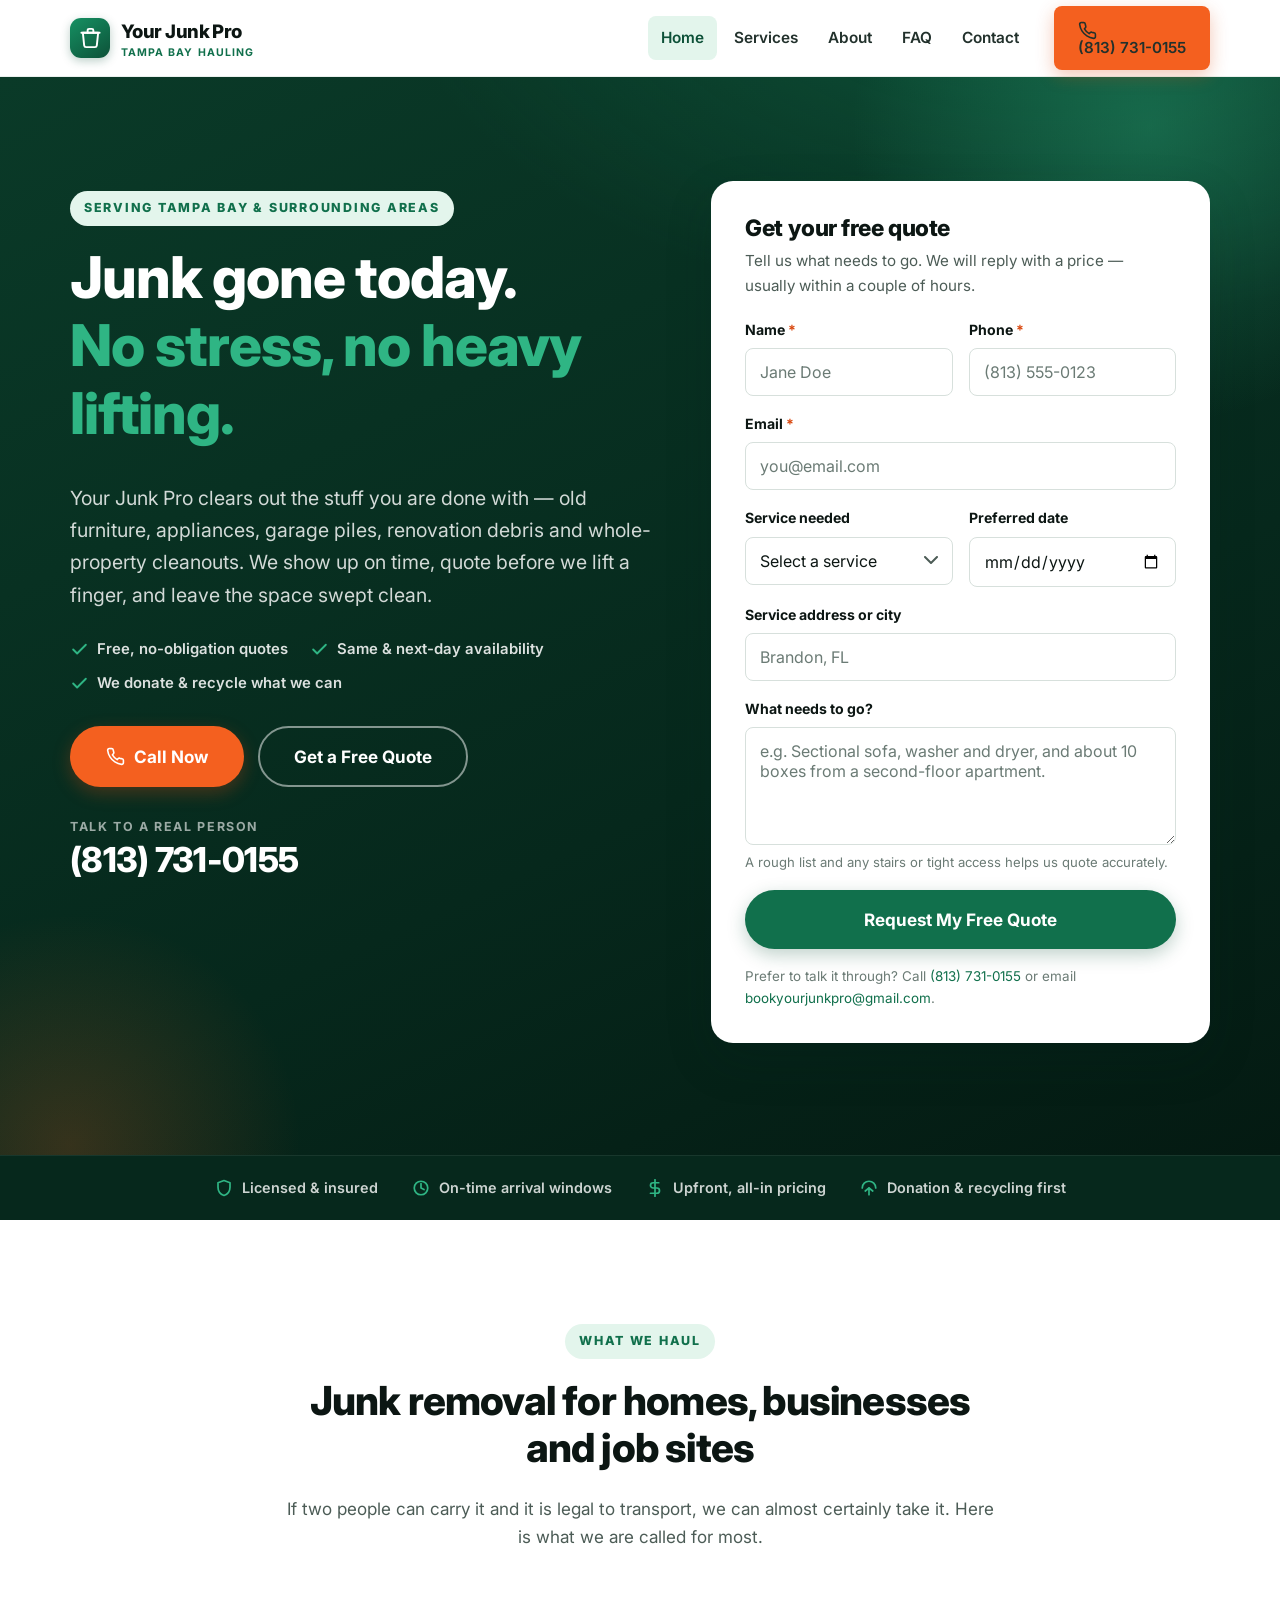
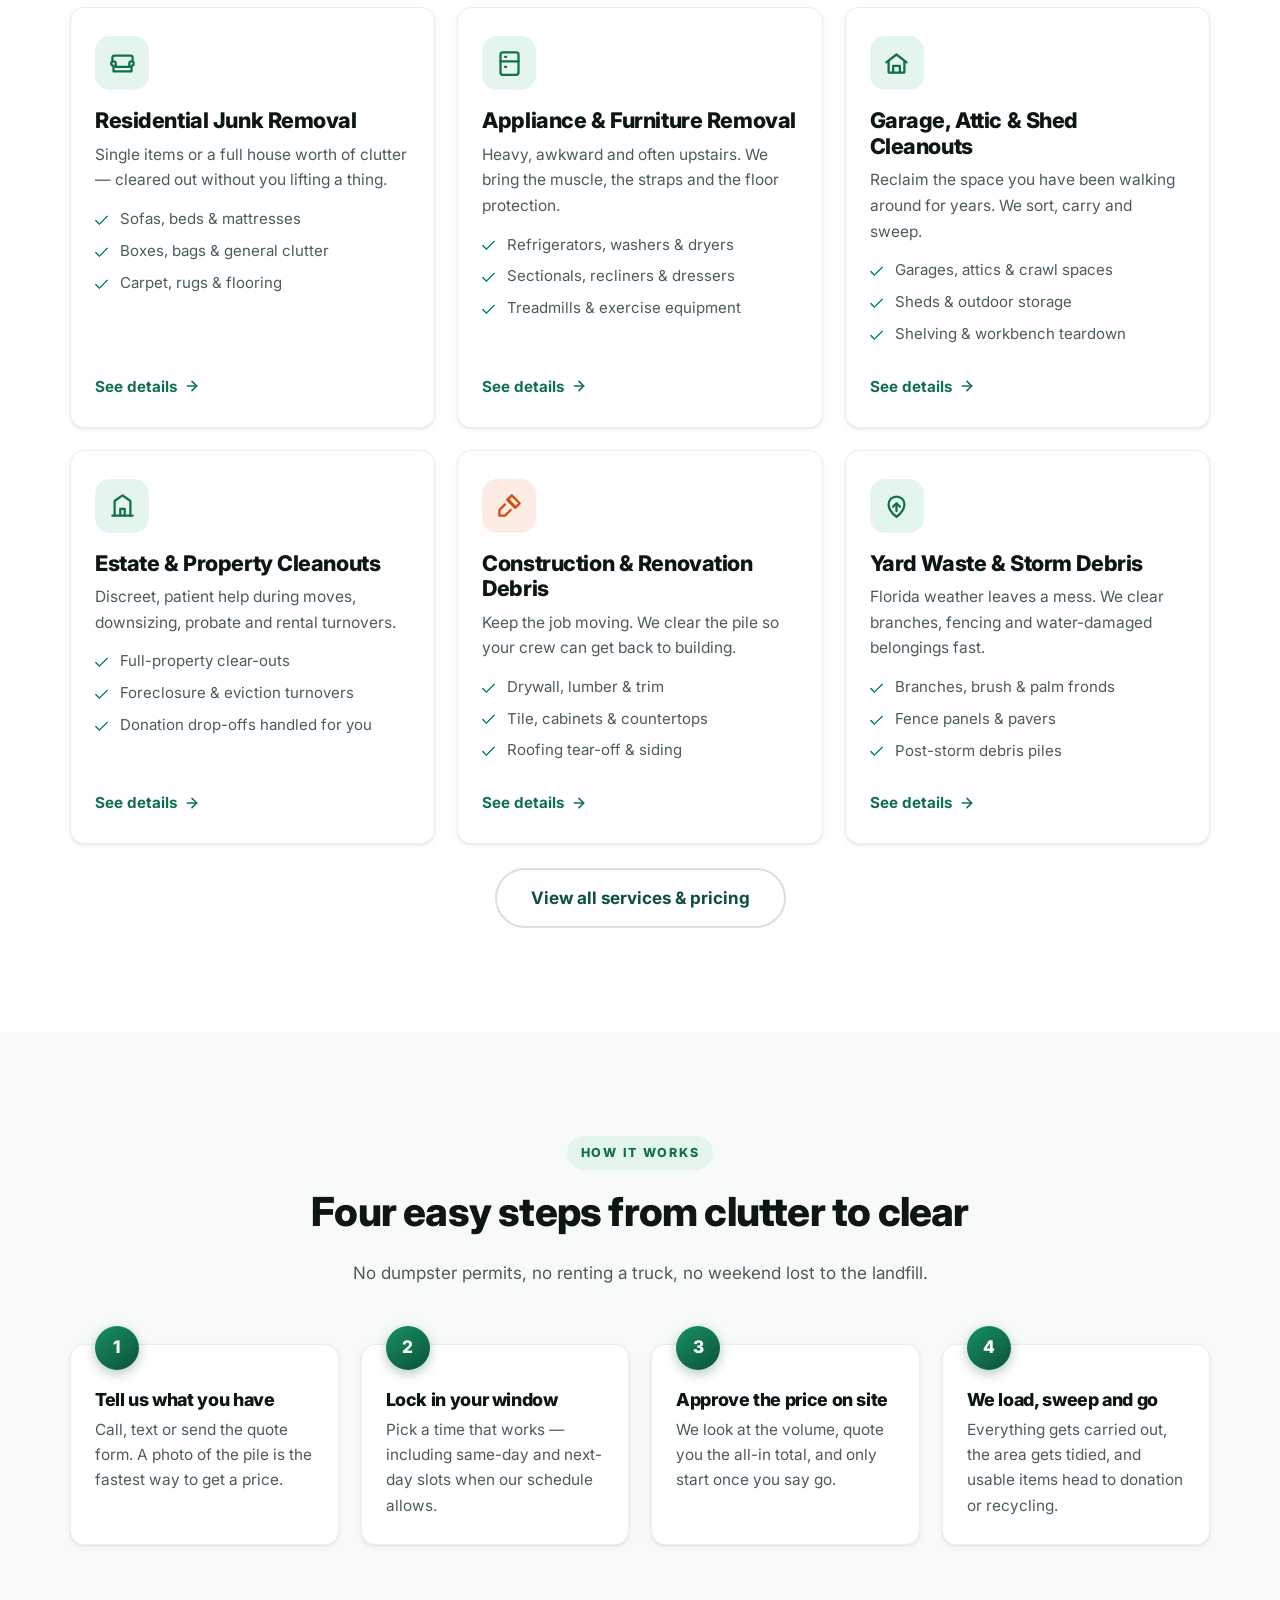
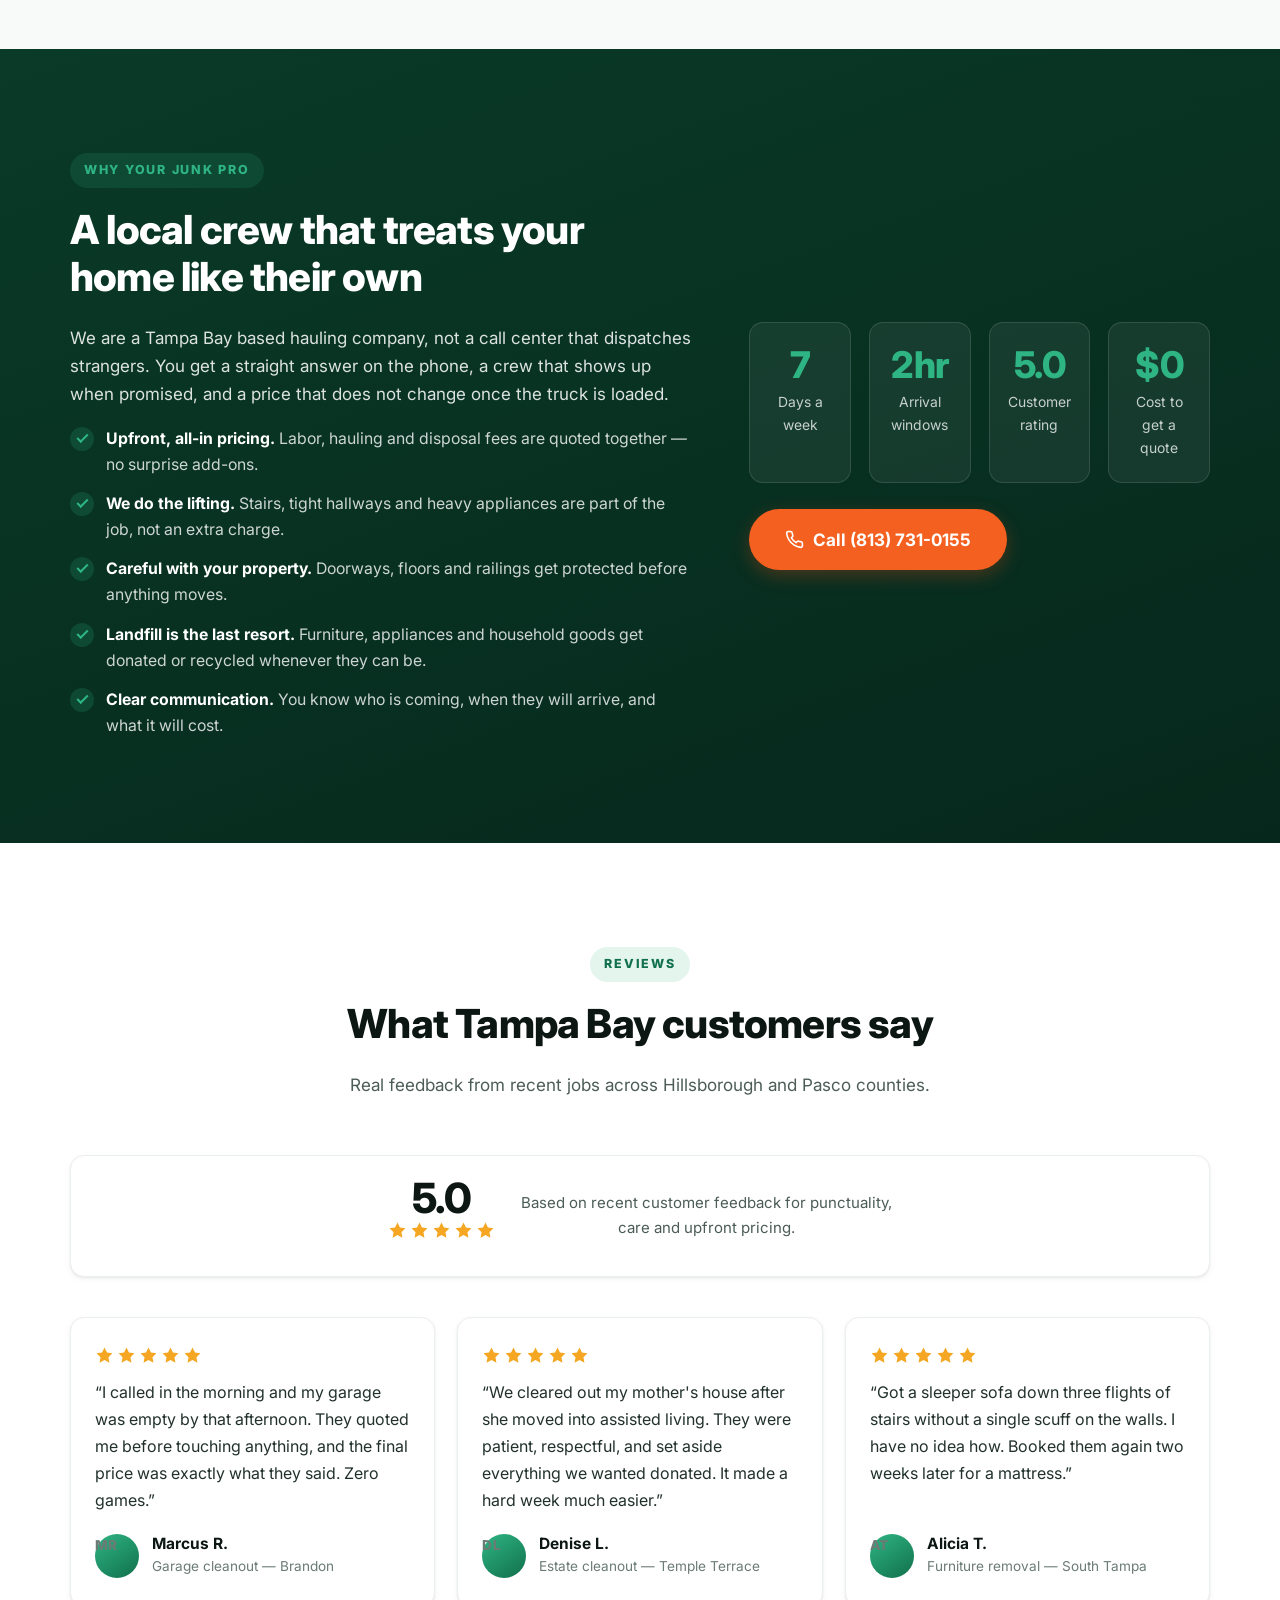
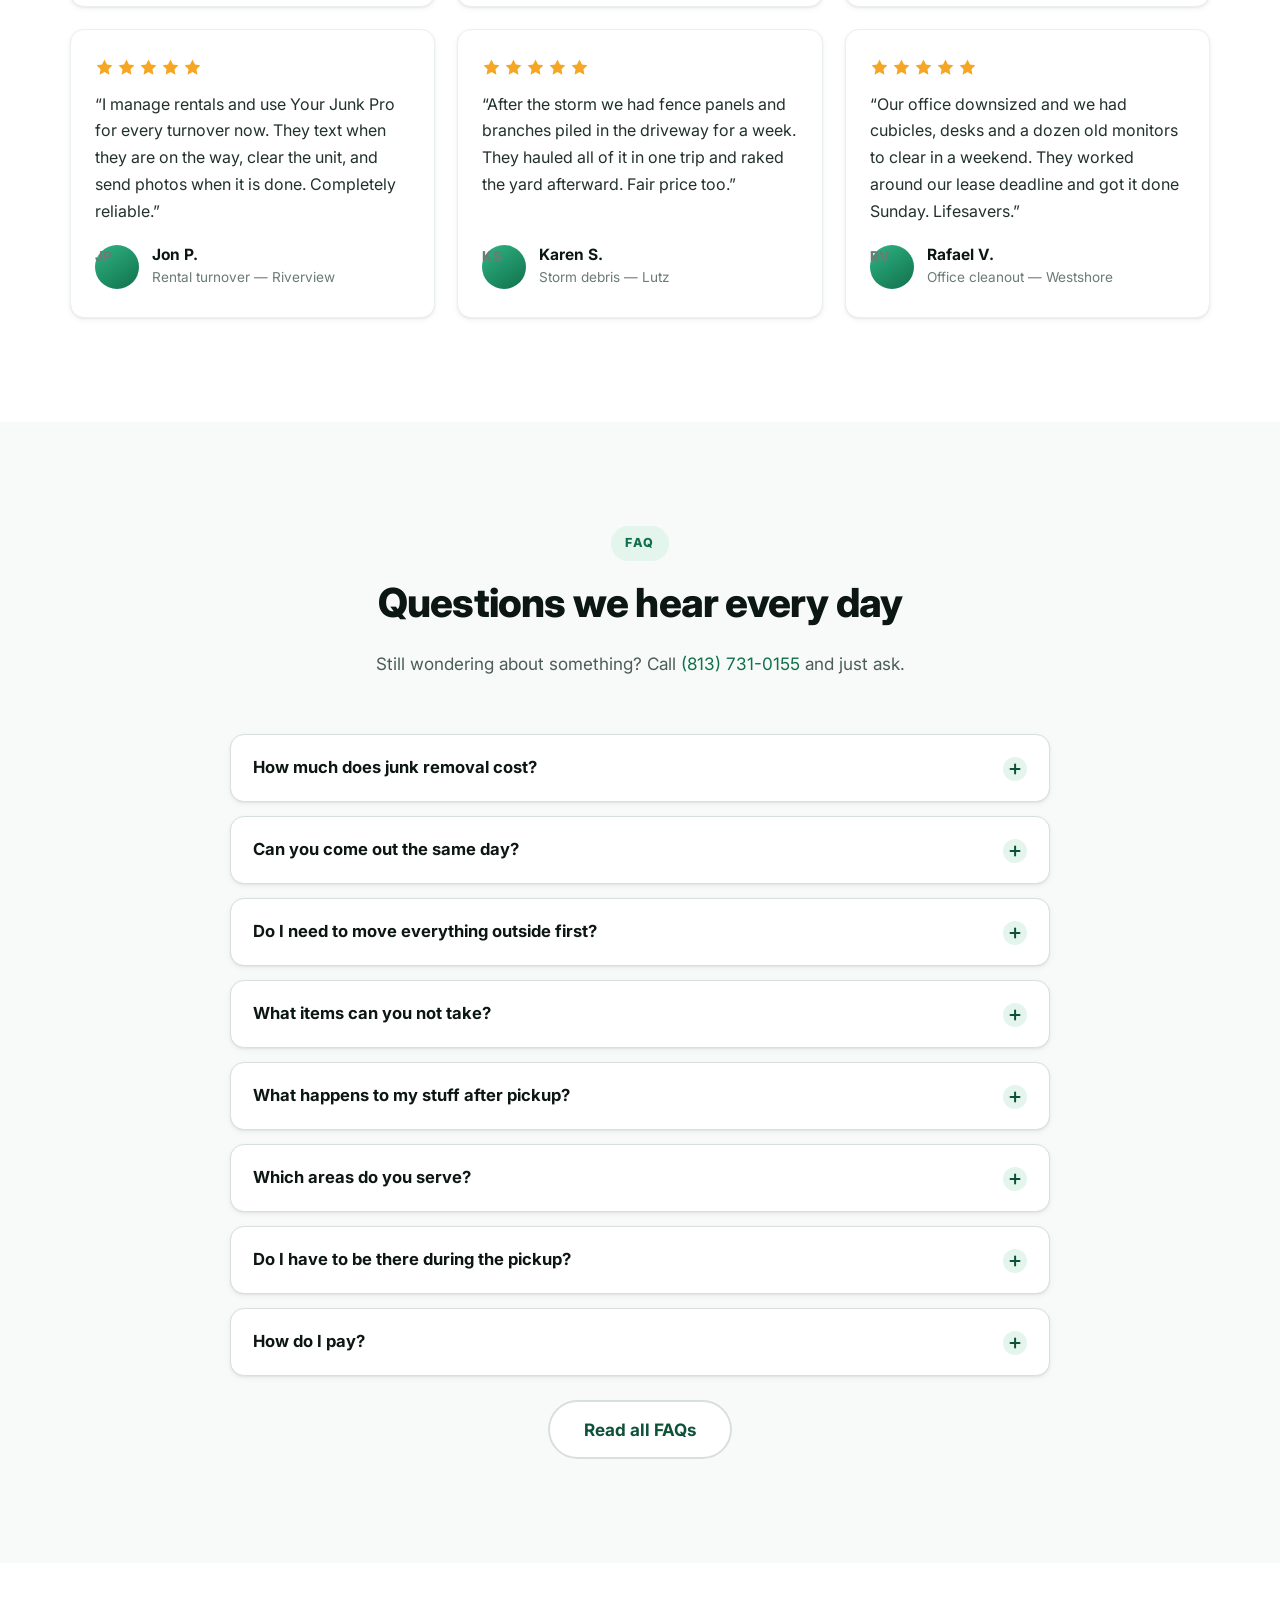
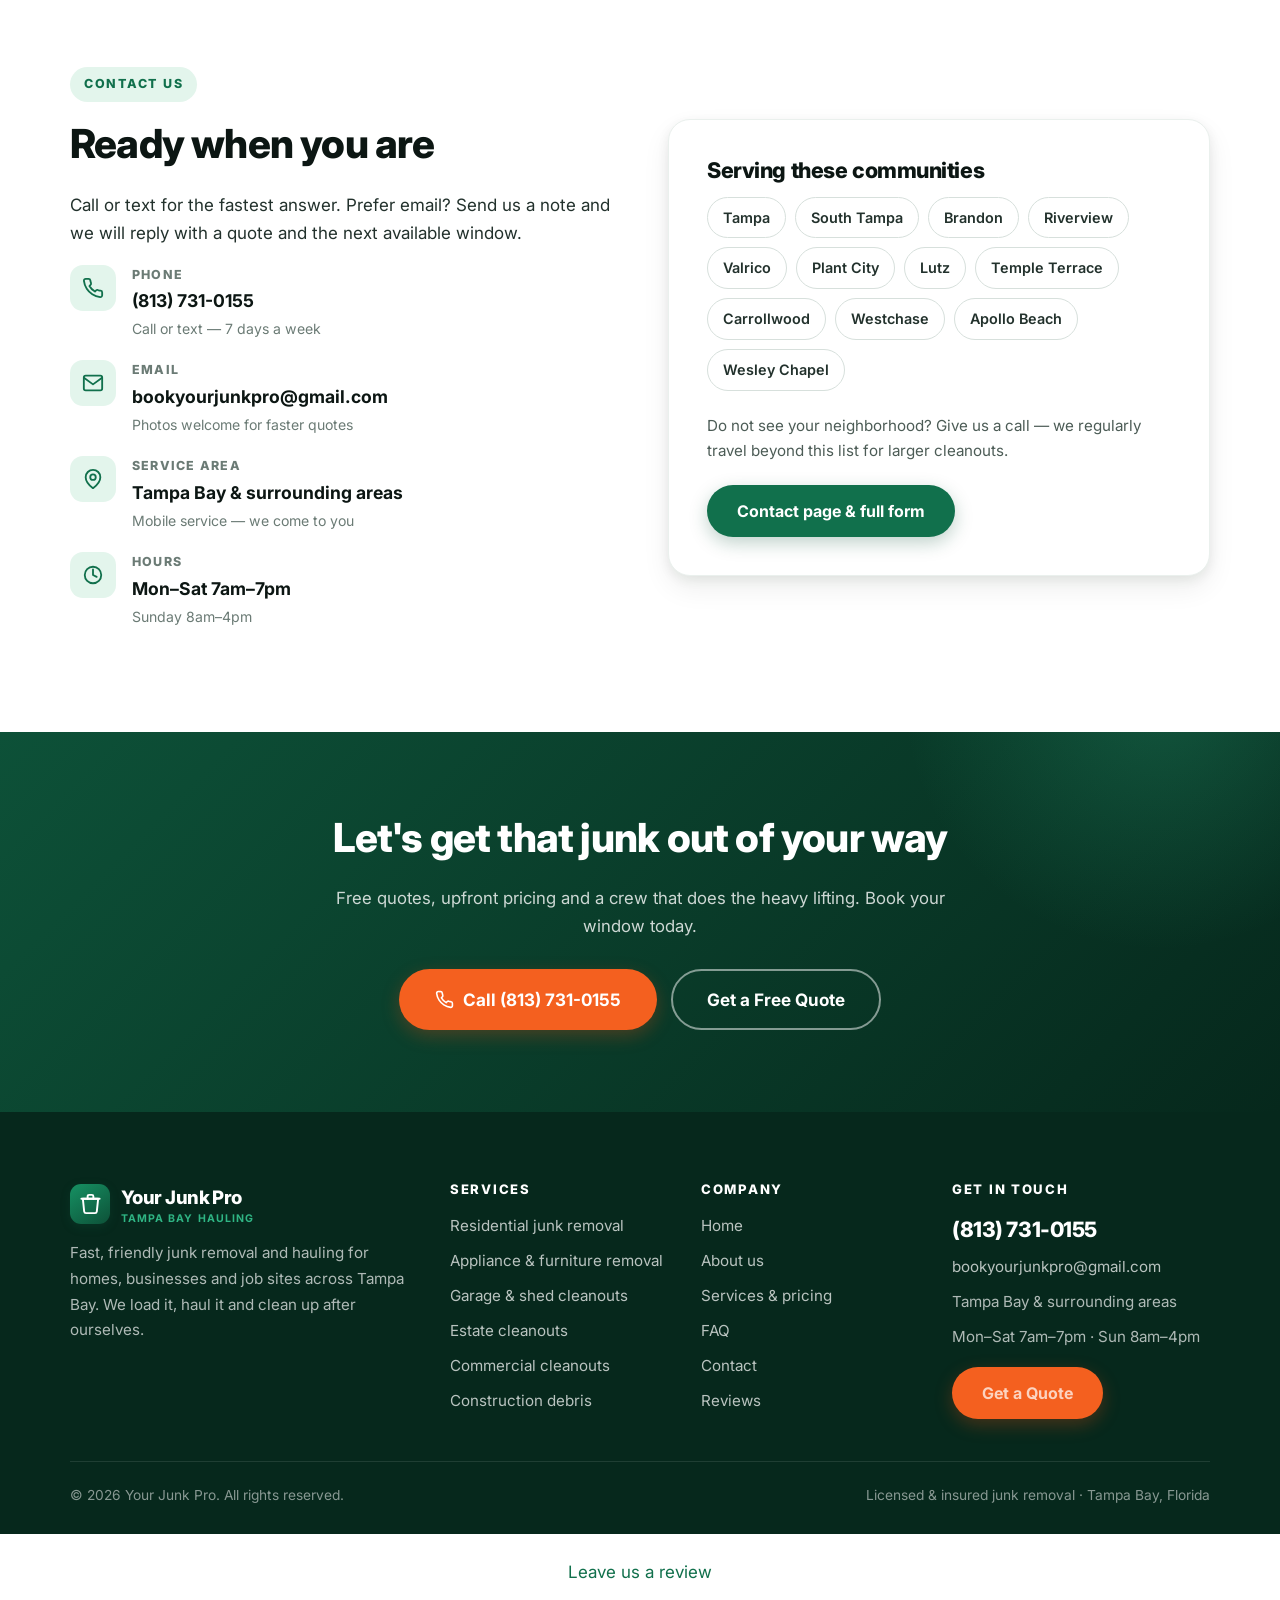
==== commit 9416b06c: "feat: add review page link" ====
--- a/index.html
+++ b/index.html
@@ -811,5 +811,6 @@
 </div>
 
 <script src="assets/js/main.js"></script>
+<p data-lv-review="1" style="text-align:center;margin:24px 0"><a href="/review">Leave us a review</a></p>
 </body>
 </html>
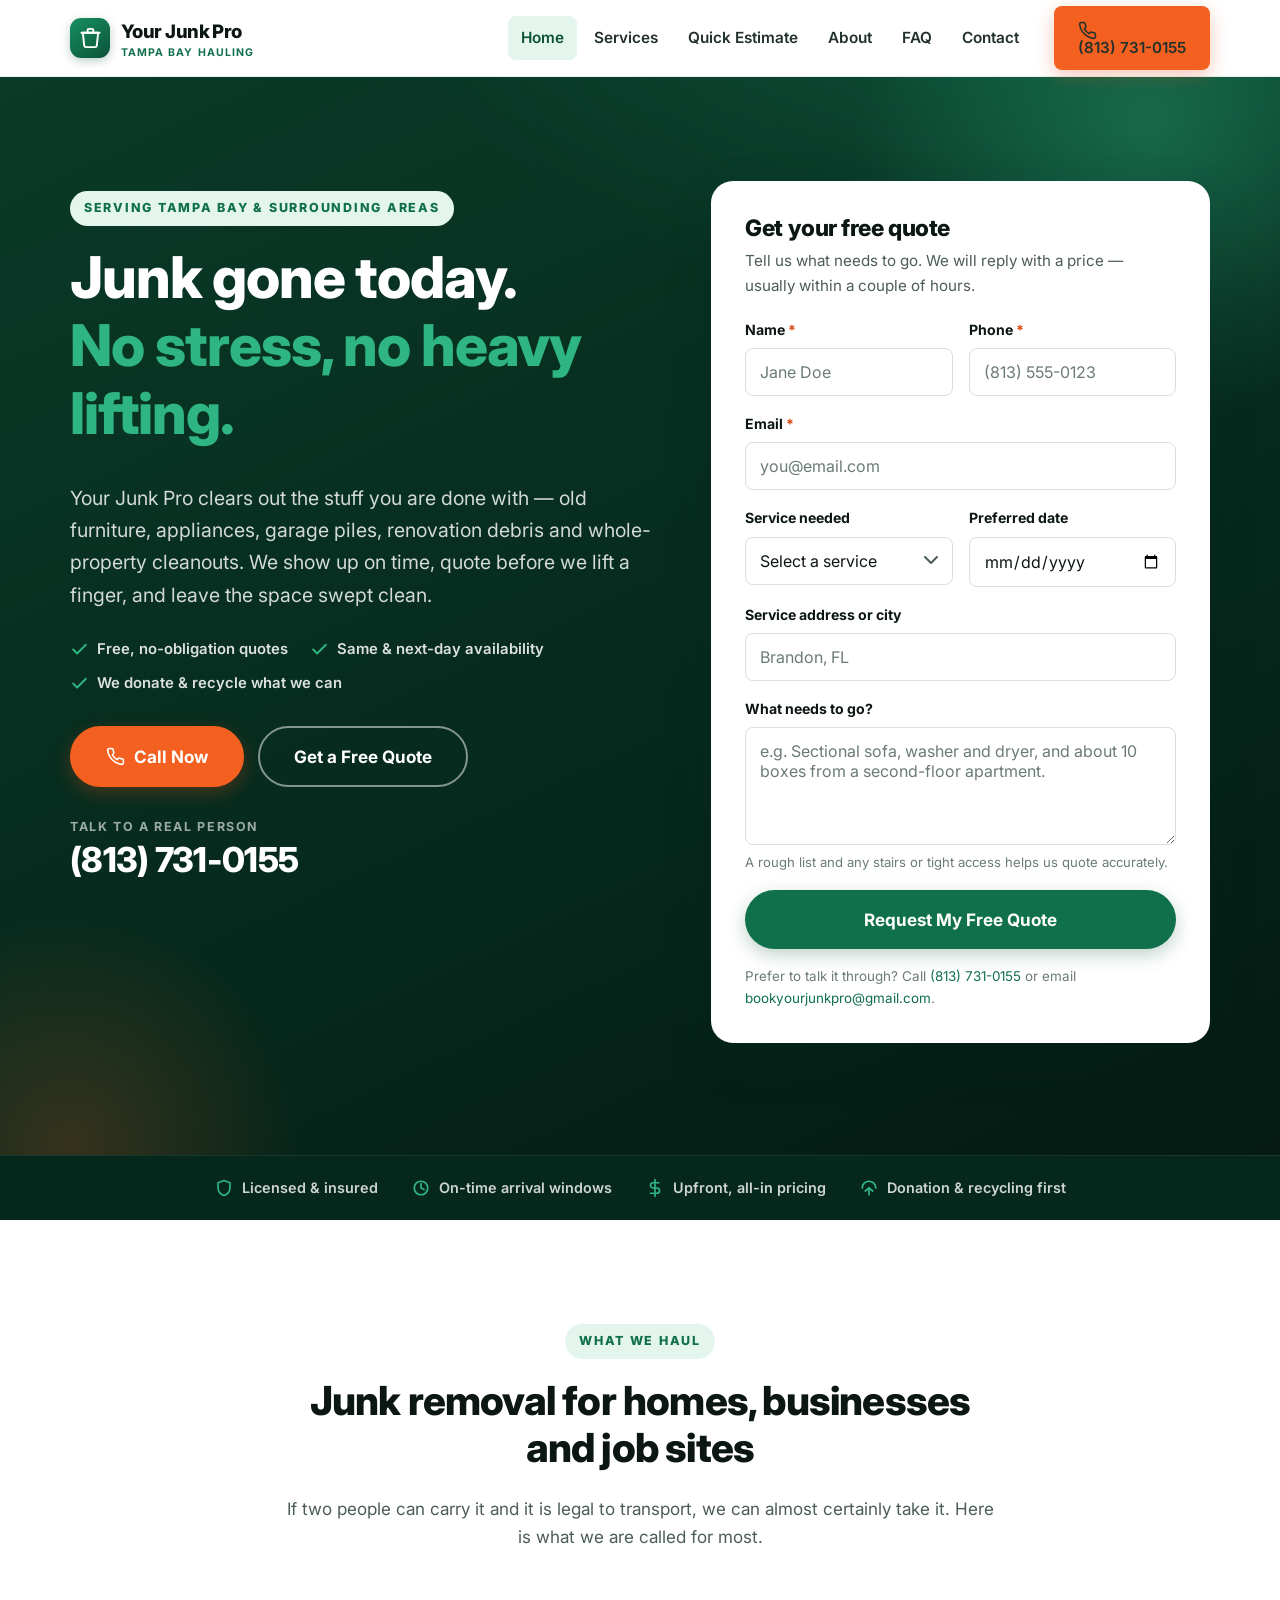
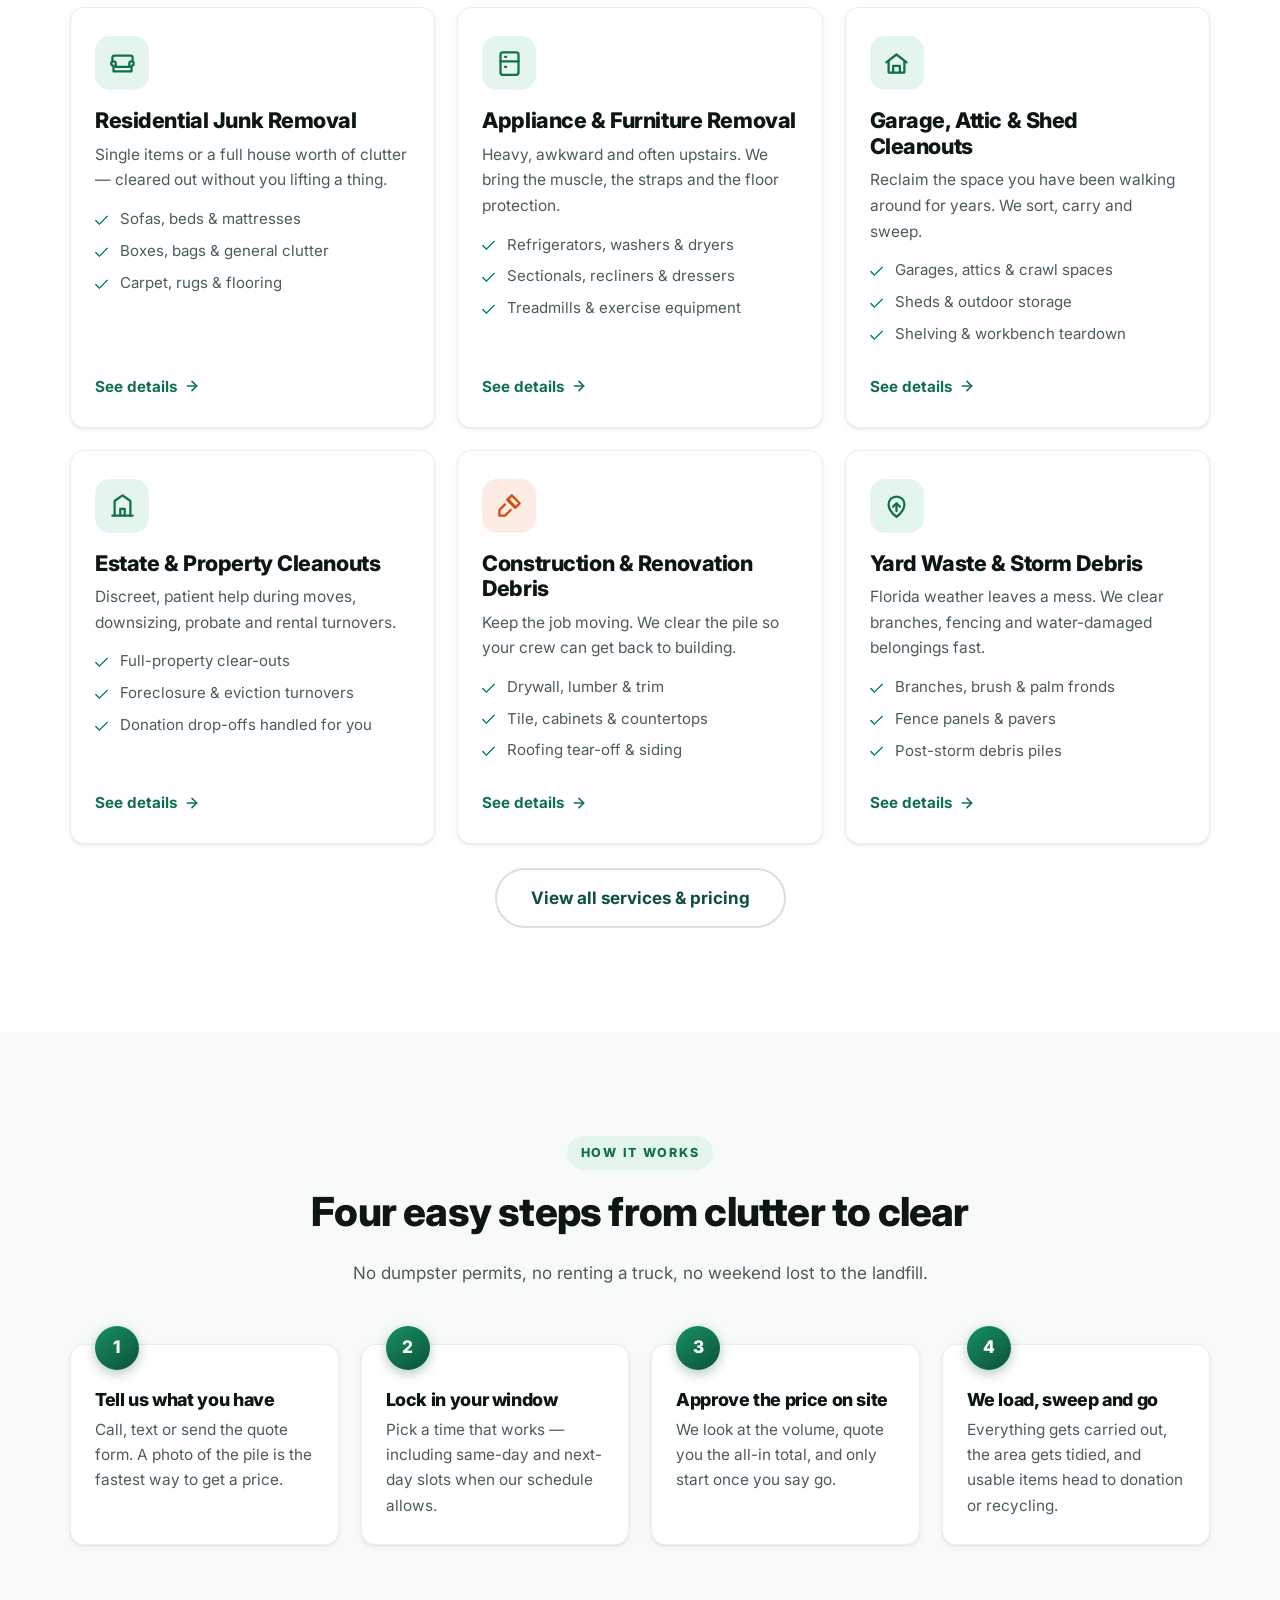
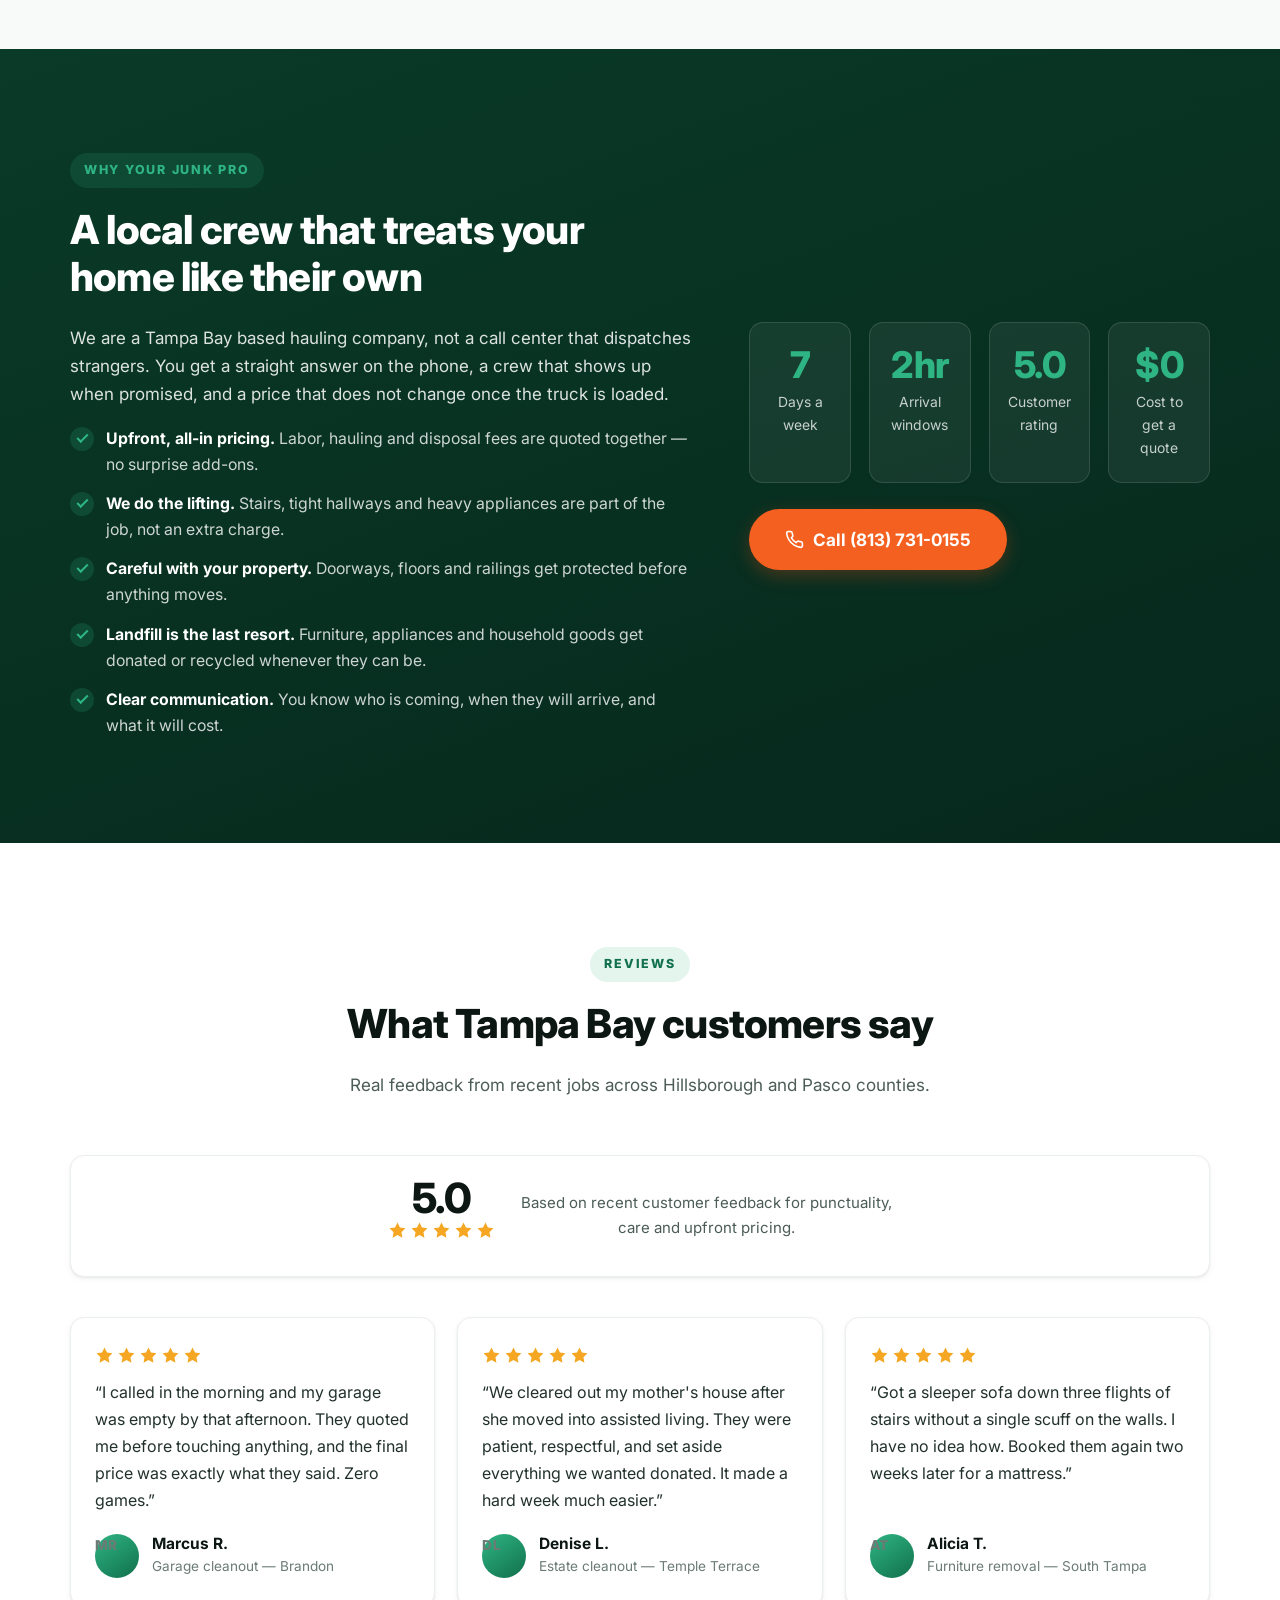
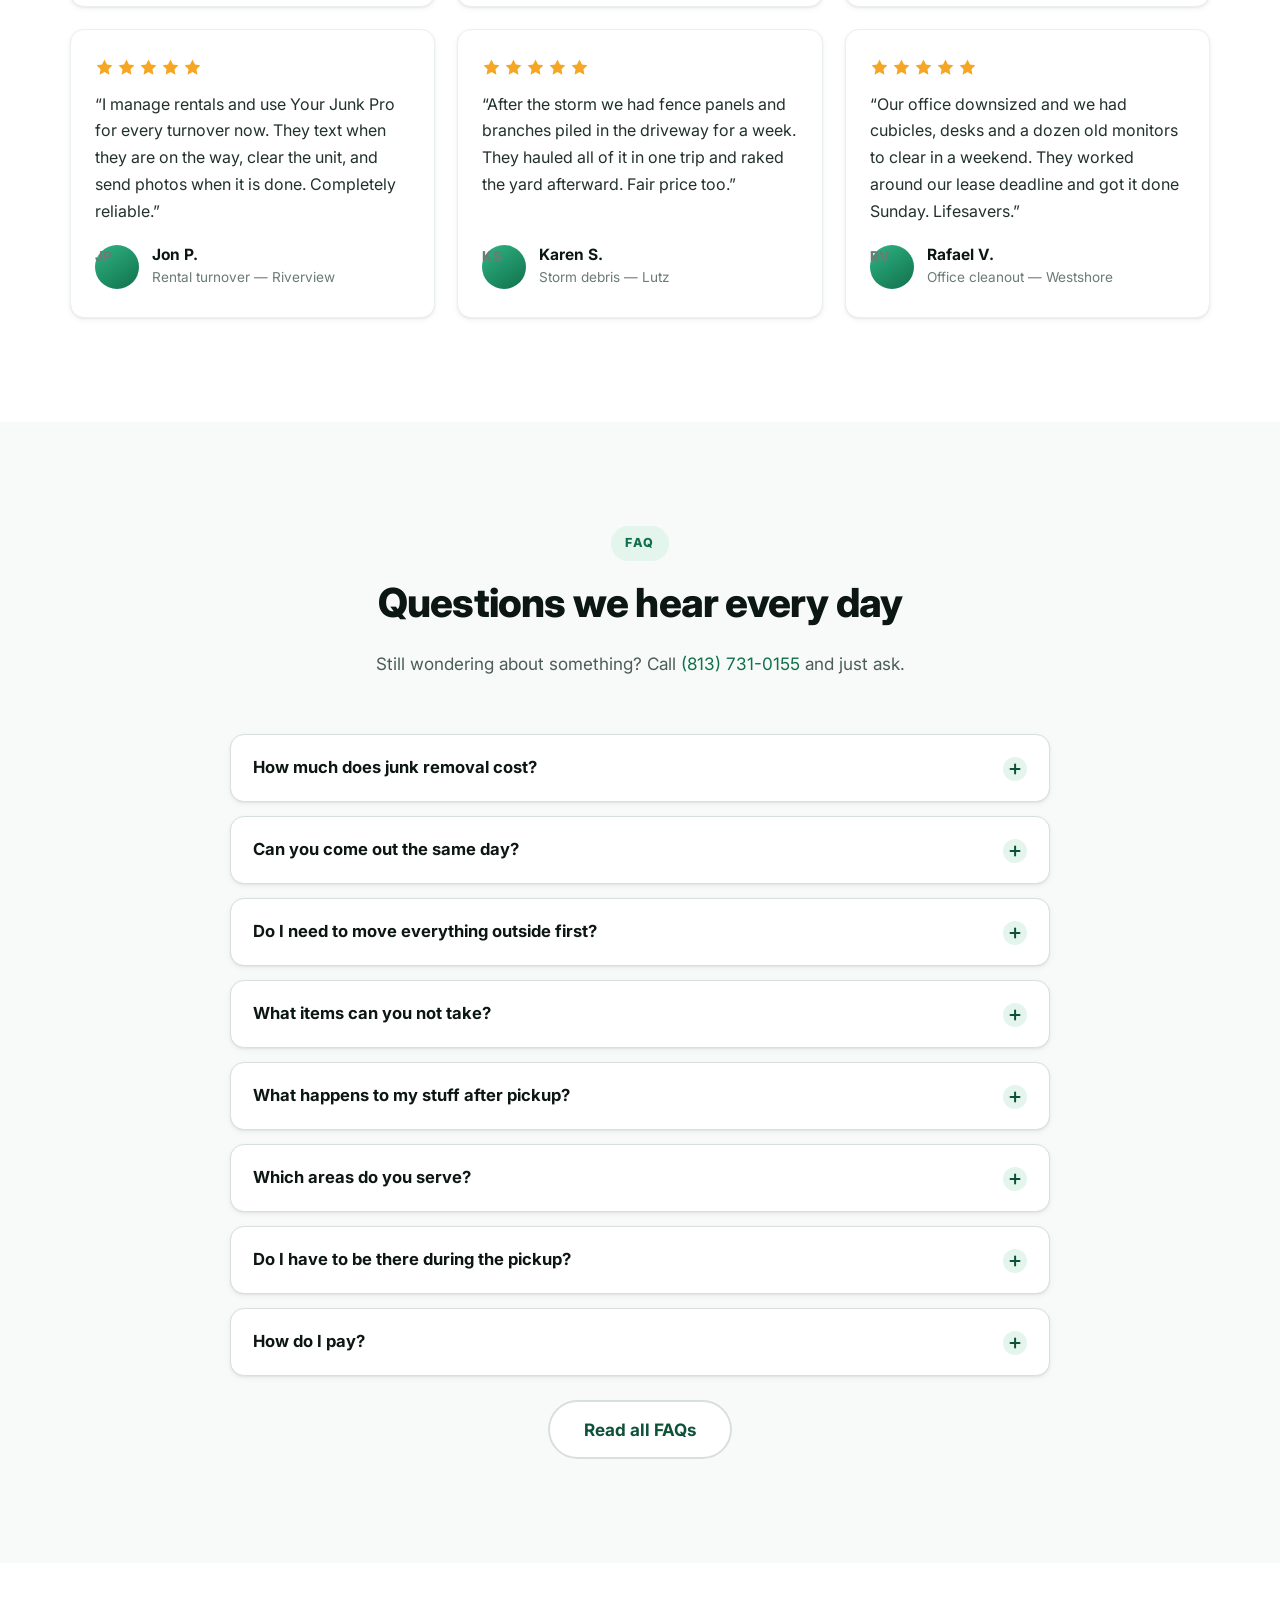
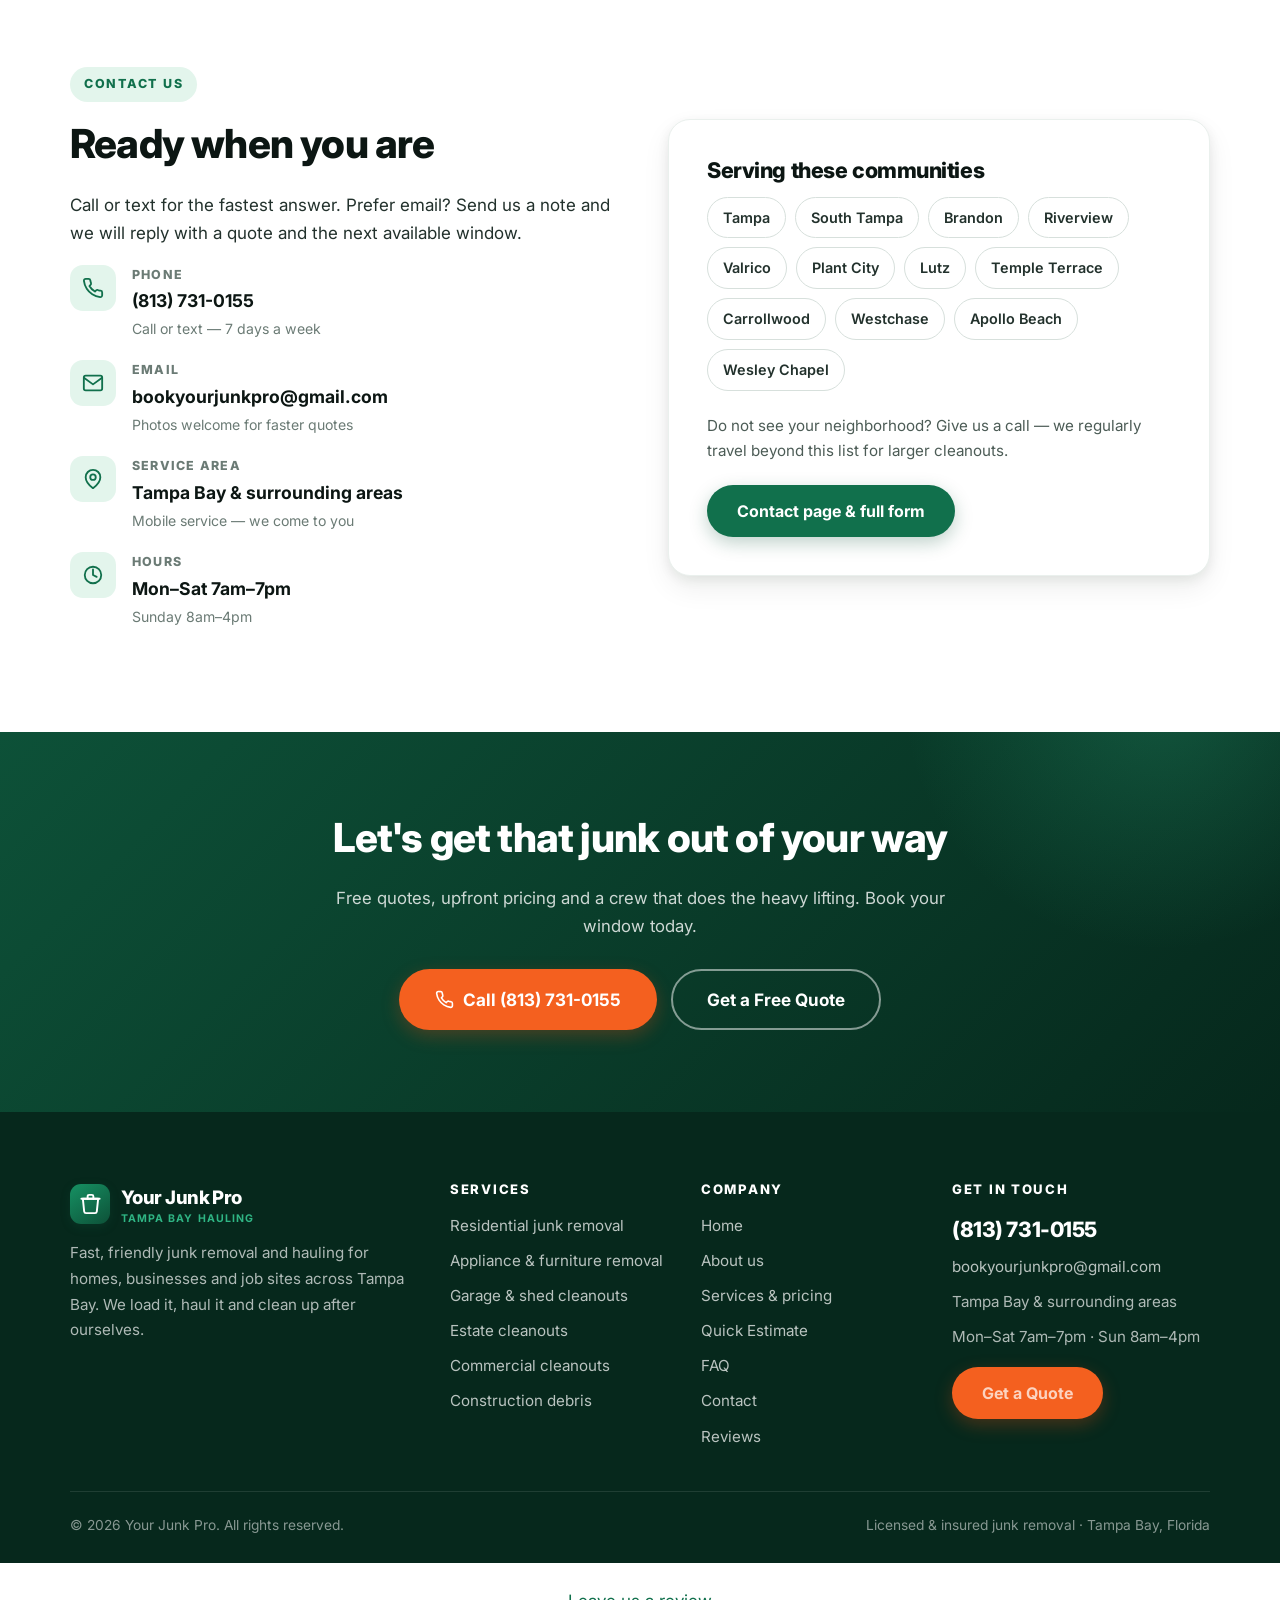
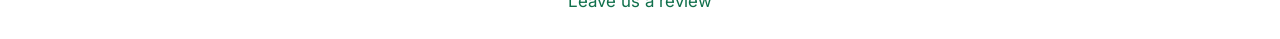
==== commit 93616feb: "edit: Add /quickestimate to Your Junk Pro. Add Quick Estimate links to desktop" ====
--- a/index.html
+++ b/index.html
@@ -79,6 +79,7 @@
       <ul>
         <li><a href="index.html" aria-current="page">Home</a></li>
         <li><a href="services.html">Services</a></li>
+        <li><a href="/quickestimate">Quick Estimate</a></li>
         <li><a href="about.html">About</a></li>
         <li><a href="faq.html">FAQ</a></li>
         <li><a href="contact.html">Contact</a></li>
@@ -156,6 +157,16 @@
             <input type="hidden" name="_form" value="Quote request">
             <input type="hidden" name="_page" value="">
             <input type="text" name="_gotcha" tabindex="-1" autocomplete="off" style="display:none">
+
+            <!-- GoHighLevel routing: create/update the contact in sub-account N3pJtrKOSsrBAjWgmbIy -->
+            <input type="hidden" name="_crm" value="gohighlevel">
+            <input type="hidden" name="_crm_location_id" value="N3pJtrKOSsrBAjWgmbIy">
+            <input type="hidden" name="_crm_tags" value="website-lead">
+            <input type="hidden" name="Lead Source" value="Website">
+            <input type="hidden" name="Website Form" value="Quote request">
+            <input type="hidden" name="first_name" value="">
+            <input type="hidden" name="last_name" value="">
+            <input type="hidden" name="message" value="">
 
             <div class="form-grid">
               <div class="form-row form-row--2">
@@ -770,6 +781,7 @@
         <li><a href="index.html">Home</a></li>
         <li><a href="about.html">About us</a></li>
         <li><a href="services.html">Services &amp; pricing</a></li>
+        <li><a href="/quickestimate">Quick Estimate</a></li>
         <li><a href="faq.html">FAQ</a></li>
         <li><a href="contact.html">Contact</a></li>
         <li><a href="index.html#reviews">Reviews</a></li>
@@ -812,5 +824,9 @@
 
 <script src="assets/js/main.js"></script>
 <p data-lv-review="1" style="text-align:center;margin:24px 0"><a href="/review">Leave us a review</a></p>
+<script defer src="https://static.cloudflareinsights.com/beacon.min.js" data-cf-beacon='{"token": "0a932598fc5b4cc9baf156d875620bd1"}'></script>
+<script defer data-lv-track src="https://vision.leadrai.com/api/forms/2293cd96c42260ae8669adf683ddcb2d/t.js"></script>
+<script src="https://vision.leadrai.com/widget/loader.js" data-lv-widget data-kind="chatbot" data-widget="ea0c756c-3263-42bd-bd51-1d617dccd952" async></script>
+<script src="https://vision.leadrai.com/widget/loader.js" data-lv-widget data-kind="voice" data-widget="a842dbe7-b2aa-47ea-8516-42fa8f49cb42" async></script>
 </body>
 </html>
--- a/assets/css/styles.css
+++ b/assets/css/styles.css
@@ -41,6 +41,10 @@
   --maxw: 1180px;
   --gutter: 20px;
   --header-h: 76px;
+
+  /* Stable reserved height of the fixed mobile call bar:
+     9px top padding + 50px tap target + 9px bottom padding + safe area. */
+  --call-bar-h: calc(68px + env(safe-area-inset-bottom, 0px));
 }
 
 /* ---------- Reset / base ---------- */
@@ -1499,11 +1503,13 @@
   bottom: 0;
   z-index: 95;
   display: grid;
-  grid-template-columns: 1fr 1fr;
-  gap: 1px;
+  grid-template-columns: minmax(0, 1fr) minmax(0, 1fr);
+  gap: 10px;
+  align-items: stretch;
+  min-height: var(--call-bar-h);
   background: rgba(6, 40, 28, 0.9);
   backdrop-filter: blur(8px);
-  padding: 9px 10px;
+  padding: 9px 10px calc(9px + env(safe-area-inset-bottom, 0px));
   box-shadow: 0 -4px 18px rgba(6, 40, 28, 0.26);
 }
 .call-bar a {
@@ -1511,10 +1517,15 @@
   align-items: center;
   justify-content: center;
   gap: 8px;
-  padding: 13px 10px;
+  min-width: 0;
+  min-height: 50px;
+  padding: 6px 10px;
   border-radius: var(--radius-pill);
   font-weight: 700;
-  font-size: 0.97rem;
+  font-size: 0.95rem;
+  line-height: 1.2;
+  text-align: center;
+  overflow-wrap: anywhere;
   color: #fff;
 }
 .call-bar a:hover {
@@ -1528,6 +1539,7 @@
   background: var(--green-500);
 }
 .call-bar svg {
+  flex: 0 0 auto;
   width: 18px;
   height: 18px;
   fill: none;
@@ -1537,7 +1549,168 @@
   stroke-linejoin: round;
 }
 body {
-  padding-bottom: 76px;
+  padding-bottom: calc(var(--call-bar-h) + 22px);
+}
+
+/* ---------- Quick estimate page ---------- */
+.hero-minimum {
+  display: inline-block;
+  margin: 22px 0 0;
+  padding: 13px 18px;
+  background: rgba(244, 96, 31, 0.18);
+  border: 1px solid rgba(255, 122, 51, 0.55);
+  border-radius: var(--radius);
+  color: #fff;
+  font-size: 1rem;
+  line-height: 1.5;
+}
+.hero-minimum strong {
+  color: #fff;
+}
+.hero-booking-note {
+  margin: 14px 0 0;
+  max-width: 62ch;
+  font-size: 0.9rem;
+  color: rgba(255, 255, 255, 0.72);
+}
+
+.note-grid {
+  display: grid;
+  gap: 18px;
+  grid-template-columns: 1fr;
+}
+.note-card {
+  background: #fff;
+  border: 1px solid var(--ink-100);
+  border-left: 4px solid var(--green-500);
+  border-radius: var(--radius);
+  padding: 20px;
+  box-shadow: var(--shadow-sm);
+}
+.note-card h3 {
+  font-size: 1rem;
+  margin-bottom: 6px;
+}
+.note-card p {
+  margin: 0;
+  color: var(--ink-500);
+  font-size: 0.95rem;
+}
+
+.minimum-banner {
+  margin: 0 0 26px;
+  padding: 14px 18px;
+  background: #fdece3;
+  border: 1.5px solid rgba(244, 96, 31, 0.45);
+  border-radius: var(--radius);
+  color: #8a2c0c;
+  font-weight: 700;
+  font-size: 1rem;
+  text-align: center;
+}
+
+.item-grid {
+  display: grid;
+  gap: 20px;
+  grid-template-columns: 1fr;
+}
+.item-card {
+  display: flex;
+  flex-direction: column;
+  background: #fff;
+  border: 1px solid var(--ink-100);
+  border-radius: var(--radius);
+  box-shadow: var(--shadow-sm);
+  overflow: hidden;
+  transition: transform 0.2s ease, box-shadow 0.2s ease, border-color 0.2s ease;
+}
+.item-card:hover {
+  transform: translateY(-4px);
+  box-shadow: var(--shadow);
+  border-color: var(--green-100);
+}
+.item-card-photo {
+  width: 100%;
+  aspect-ratio: 4 / 3;
+  object-fit: cover;
+  background: var(--ink-100);
+}
+.item-card-body {
+  display: flex;
+  flex: 1 1 auto;
+  flex-direction: column;
+  gap: 9px;
+  padding: 18px 18px 20px;
+}
+.item-card-name {
+  margin: 0;
+  font-size: 1.02rem;
+  line-height: 1.35;
+  overflow-wrap: anywhere;
+}
+.item-card-label {
+  display: block;
+  font-size: 0.72rem;
+  font-weight: 800;
+  letter-spacing: 0.12em;
+  text-transform: uppercase;
+  color: var(--ink-400);
+  margin-bottom: 2px;
+}
+.item-card-price {
+  margin: 0;
+  font-size: 1.28rem;
+  font-weight: 800;
+  line-height: 1.25;
+  letter-spacing: -0.02em;
+  color: var(--green-700);
+  overflow-wrap: anywhere;
+}
+.item-card-discount {
+  align-self: flex-start;
+  margin: auto 0 0;
+  padding: 6px 12px;
+  background: #fdece3;
+  border-radius: var(--radius-pill);
+  font-size: 0.85rem;
+  font-weight: 700;
+  color: var(--orange-600);
+}
+
+.grid-footnote {
+  margin: 26px 0 0;
+  text-align: center;
+  color: var(--ink-500);
+  font-size: 0.97rem;
+}
+
+.photo-credits {
+  font-size: 0.86rem;
+  color: var(--ink-400);
+}
+.photo-credits summary {
+  cursor: pointer;
+  font-weight: 700;
+  color: var(--ink-700);
+}
+.photo-credits p {
+  margin: 14px 0 8px;
+}
+.photo-credits ul {
+  margin: 0;
+  padding-left: 1.1rem;
+  display: grid;
+  gap: 5px;
+}
+.photo-credits li {
+  margin: 0;
+}
+
+.cta-note {
+  max-width: 680px;
+  margin: 22px auto 0;
+  font-size: 0.9rem;
+  color: rgba(255, 255, 255, 0.75);
 }
 
 /* ---------- Utilities ---------- */
@@ -1565,6 +1738,49 @@
 /* =========================================================
    Responsive
    ========================================================= */
+/* Small screens: let button rows stack instead of overflowing sideways. */
+@media (max-width: 599.98px) {
+  .btn {
+    white-space: normal;
+    line-height: 1.2;
+    min-height: 48px;
+    padding: 14px 20px;
+    overflow-wrap: anywhere;
+  }
+  .btn--lg {
+    padding: 15px 22px;
+    font-size: 1.02rem;
+  }
+  .btn-row {
+    gap: 12px;
+  }
+  .btn-row > .btn {
+    flex: 1 1 100%;
+    max-width: 100%;
+  }
+}
+
+/* Below the desktop breakpoint the fixed call bar owns the bottom of the
+   screen, so lift the LeadrVision launchers above it with a 12px gap.
+   Horizontal offsets (--lv-widget-bubble-side) are left untouched so the two
+   launchers stay side by side. The `html body` prefix outranks the loader's
+   own `.lv-widget-bubble { bottom: 20px !important }` whenever it loads. */
+@media (max-width: 959.98px) {
+  html body .lv-widget-bubble {
+    bottom: calc(var(--call-bar-h) + 12px) !important;
+  }
+}
+
+/* The loader already goes full-screen at <=640px wide or <=480px tall; in the
+   remaining tablet range keep its floating panel clear of the lifted bubbles. */
+@media (min-width: 641px) and (max-width: 959.98px) and (min-height: 481px) {
+  html body .lv-widget-panel {
+    bottom: calc(var(--call-bar-h) + 80px) !important;
+    height: min(640px, calc(100vh - var(--call-bar-h) - 100px)) !important;
+    height: min(640px, calc(100dvh - var(--call-bar-h) - 100px)) !important;
+  }
+}
+
 @media (min-width: 620px) {
   .form-row--2 {
     grid-template-columns: 1fr 1fr;
@@ -1663,6 +1879,49 @@
   }
 }
 
+/* Quick estimate page: a single column on small phones, grid above that. */
+@media (min-width: 560px) {
+  .item-grid {
+    grid-template-columns: repeat(2, 1fr);
+  }
+}
+@media (min-width: 620px) {
+  .note-grid {
+    grid-template-columns: repeat(2, 1fr);
+  }
+}
+@media (min-width: 900px) {
+  .item-grid {
+    grid-template-columns: repeat(3, 1fr);
+  }
+}
+@media (min-width: 1040px) {
+  .note-grid {
+    grid-template-columns: repeat(4, 1fr);
+  }
+}
+@media (min-width: 1100px) {
+  .item-grid {
+    grid-template-columns: repeat(4, 1fr);
+  }
+}
+
+/* Six nav links plus the phone button: tighten the narrow desktop range so the
+   header never overflows horizontally. */
+@media (min-width: 960px) and (max-width: 1119.98px) {
+  .site-nav {
+    gap: 12px;
+  }
+  .site-nav a {
+    padding: 9px 9px;
+    font-size: 0.92rem;
+  }
+  .nav-cta .btn {
+    padding: 12px 16px;
+    font-size: 0.9rem;
+  }
+}
+
 @media (prefers-reduced-motion: reduce) {
   html {
     scroll-behavior: auto;
